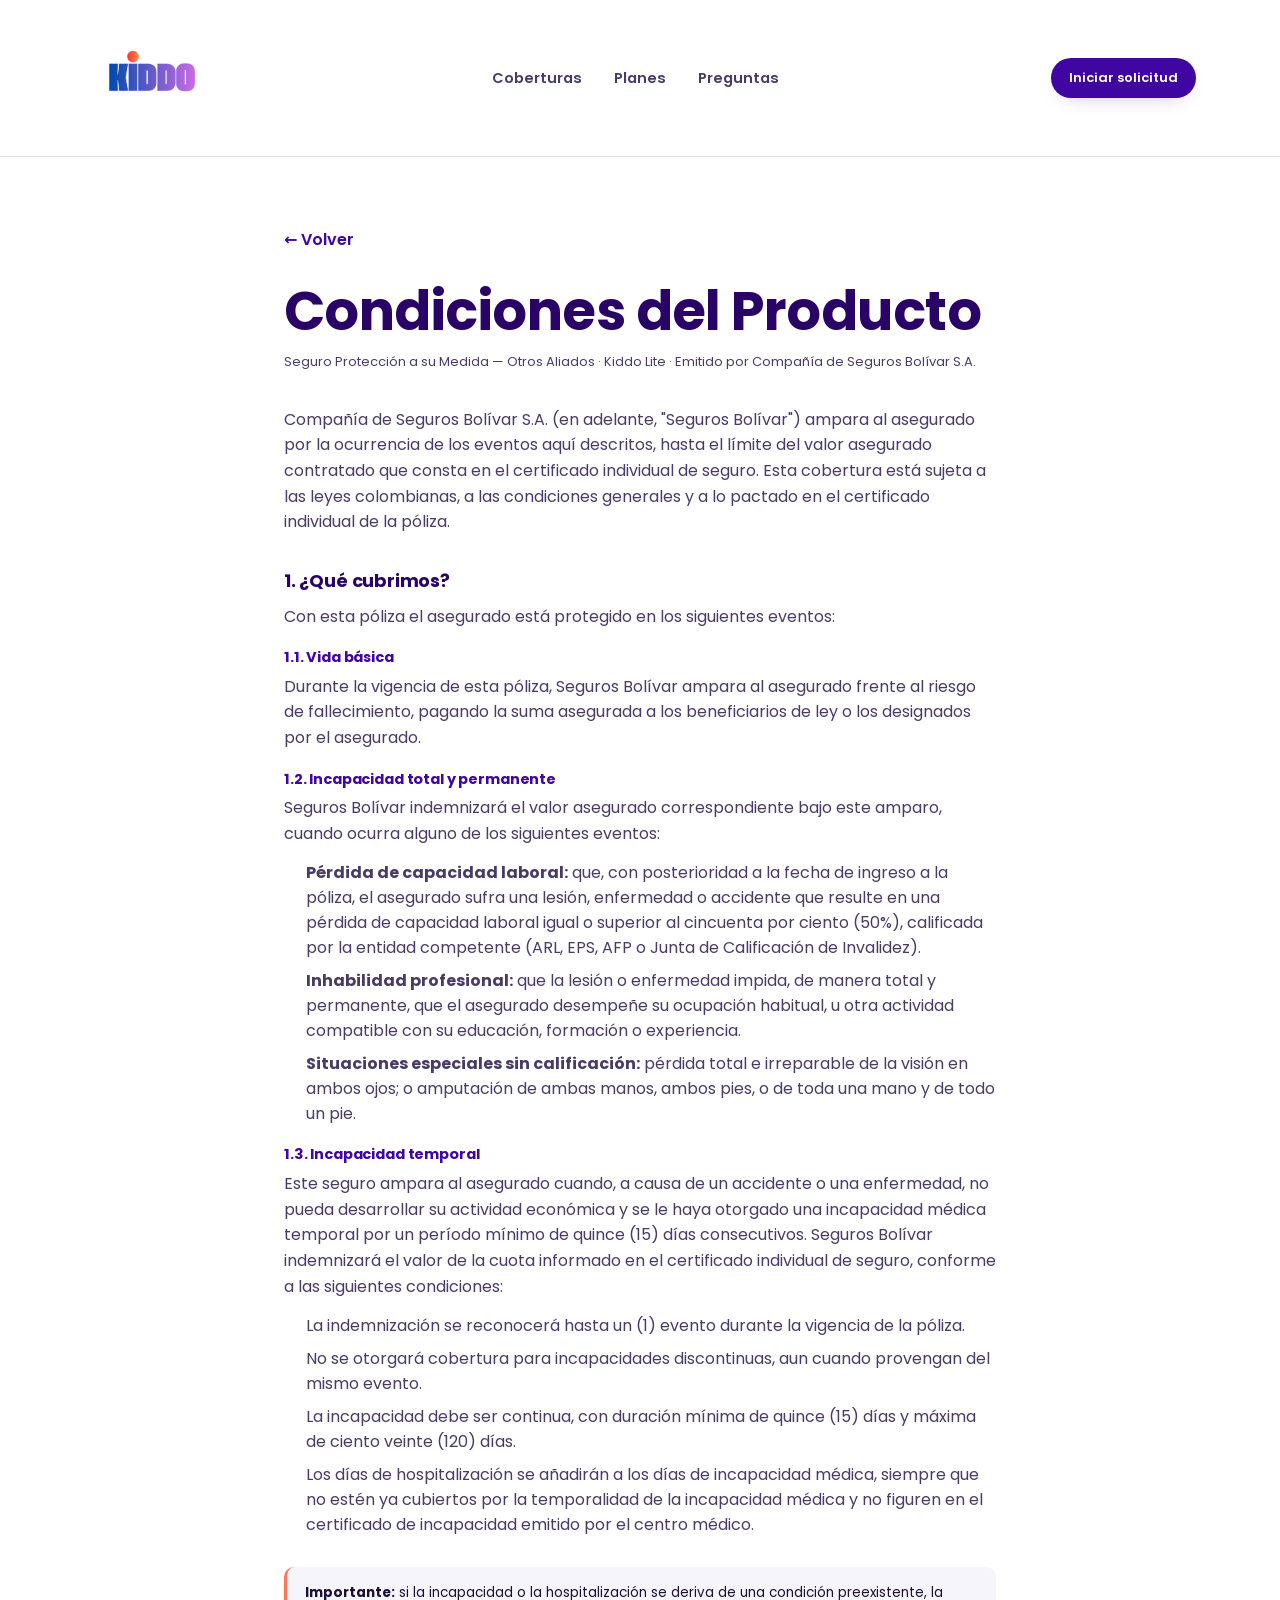
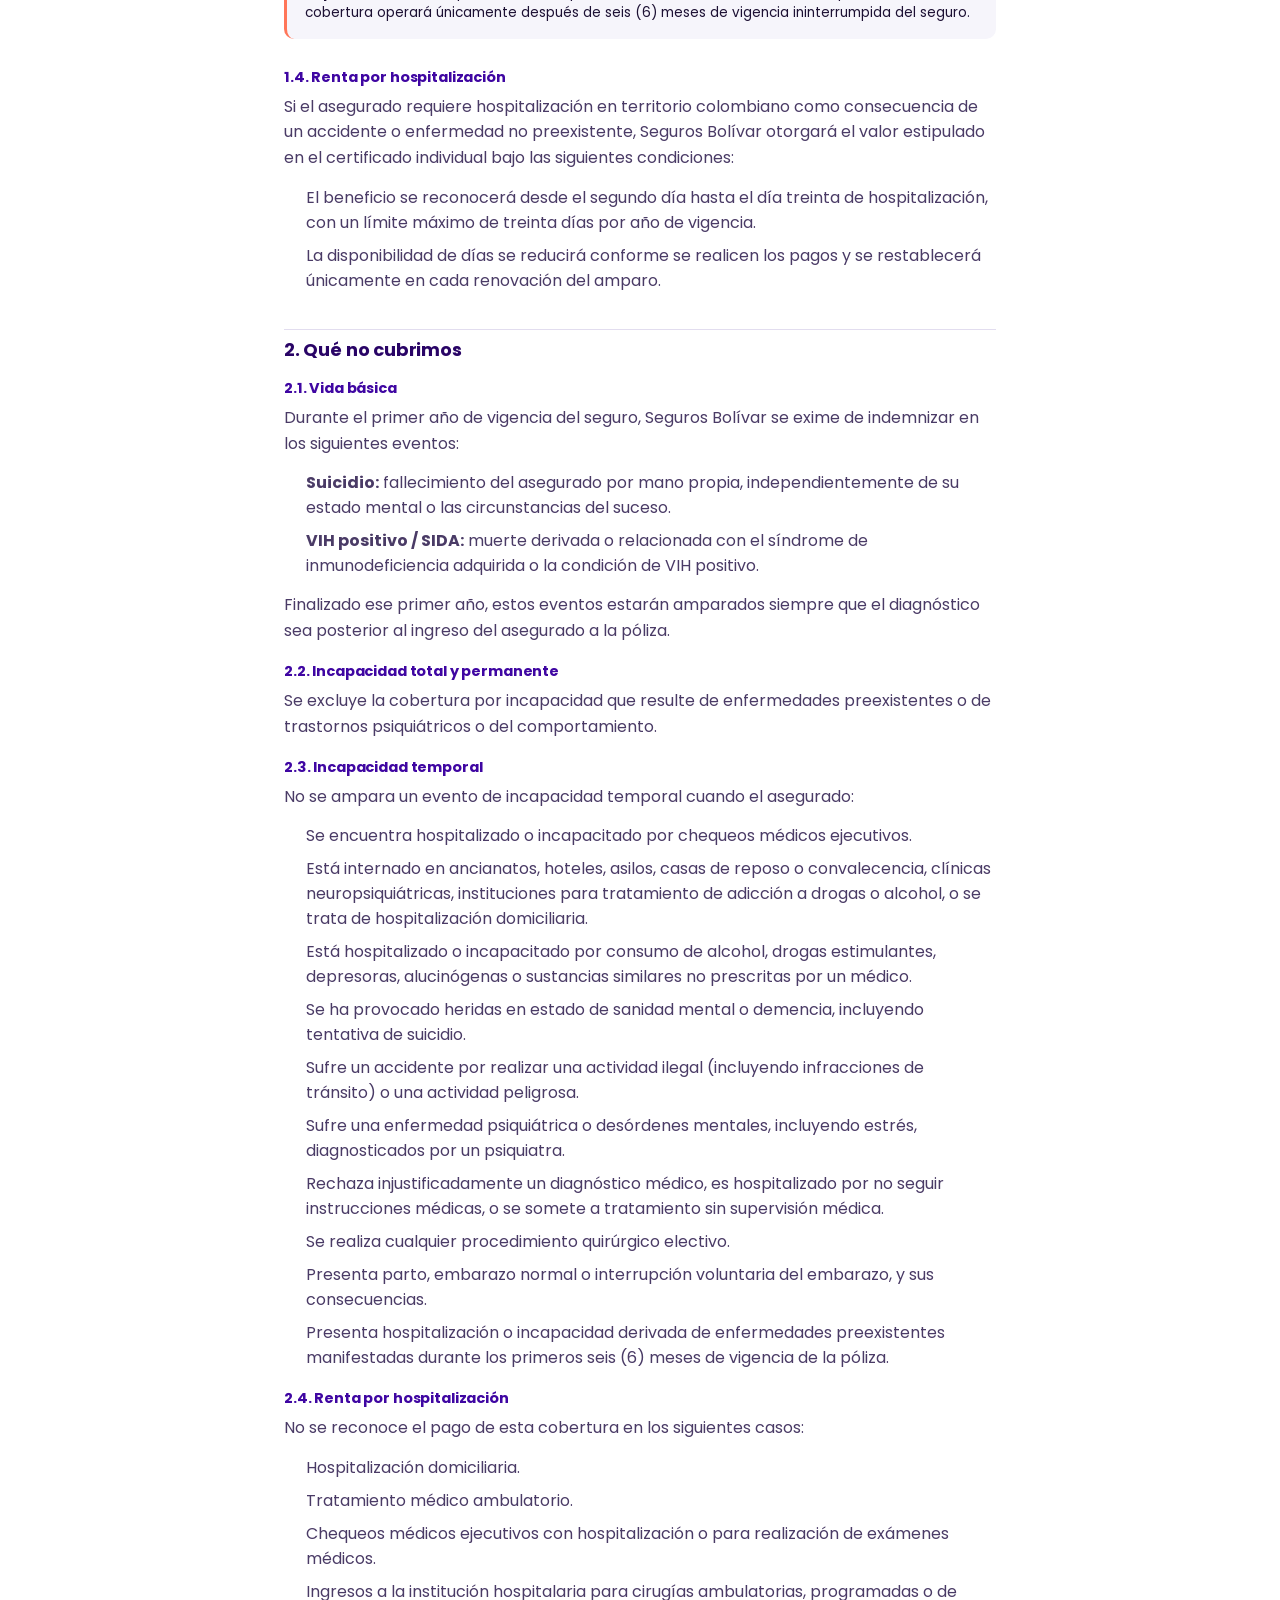
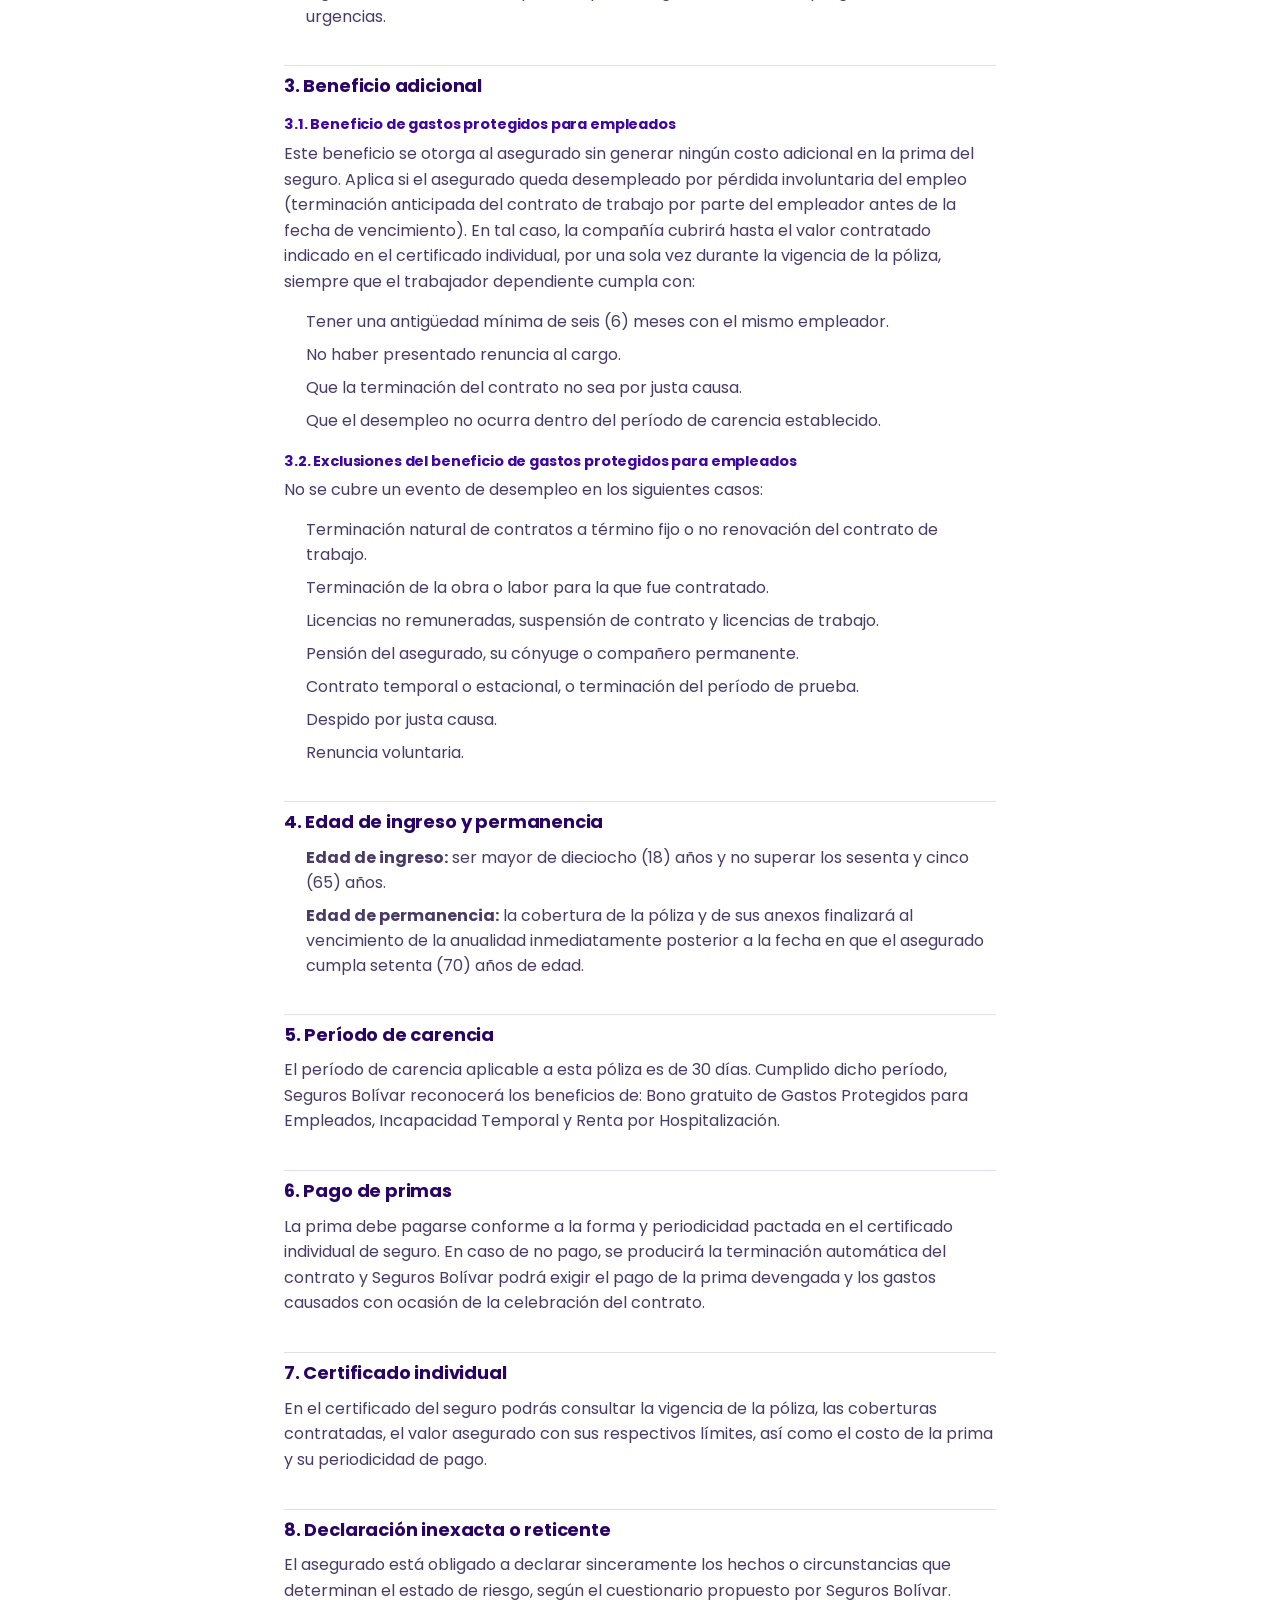
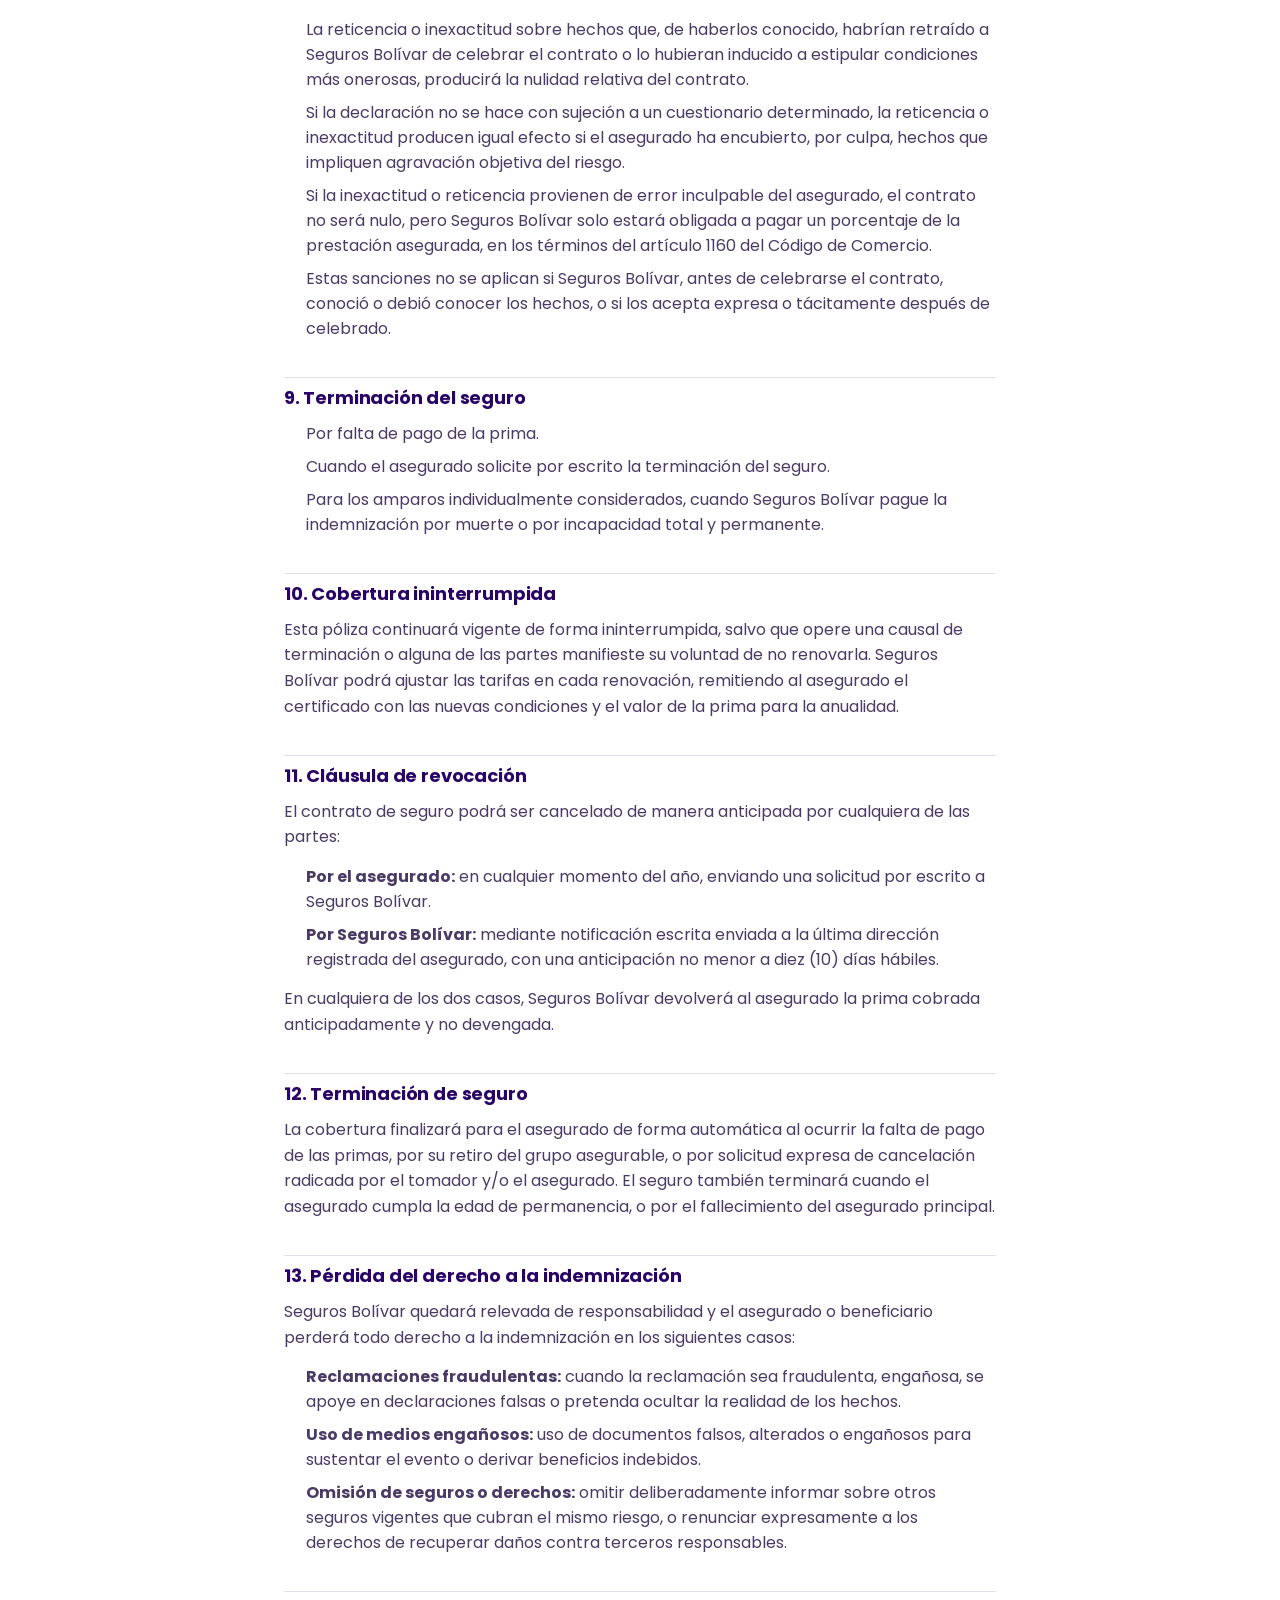
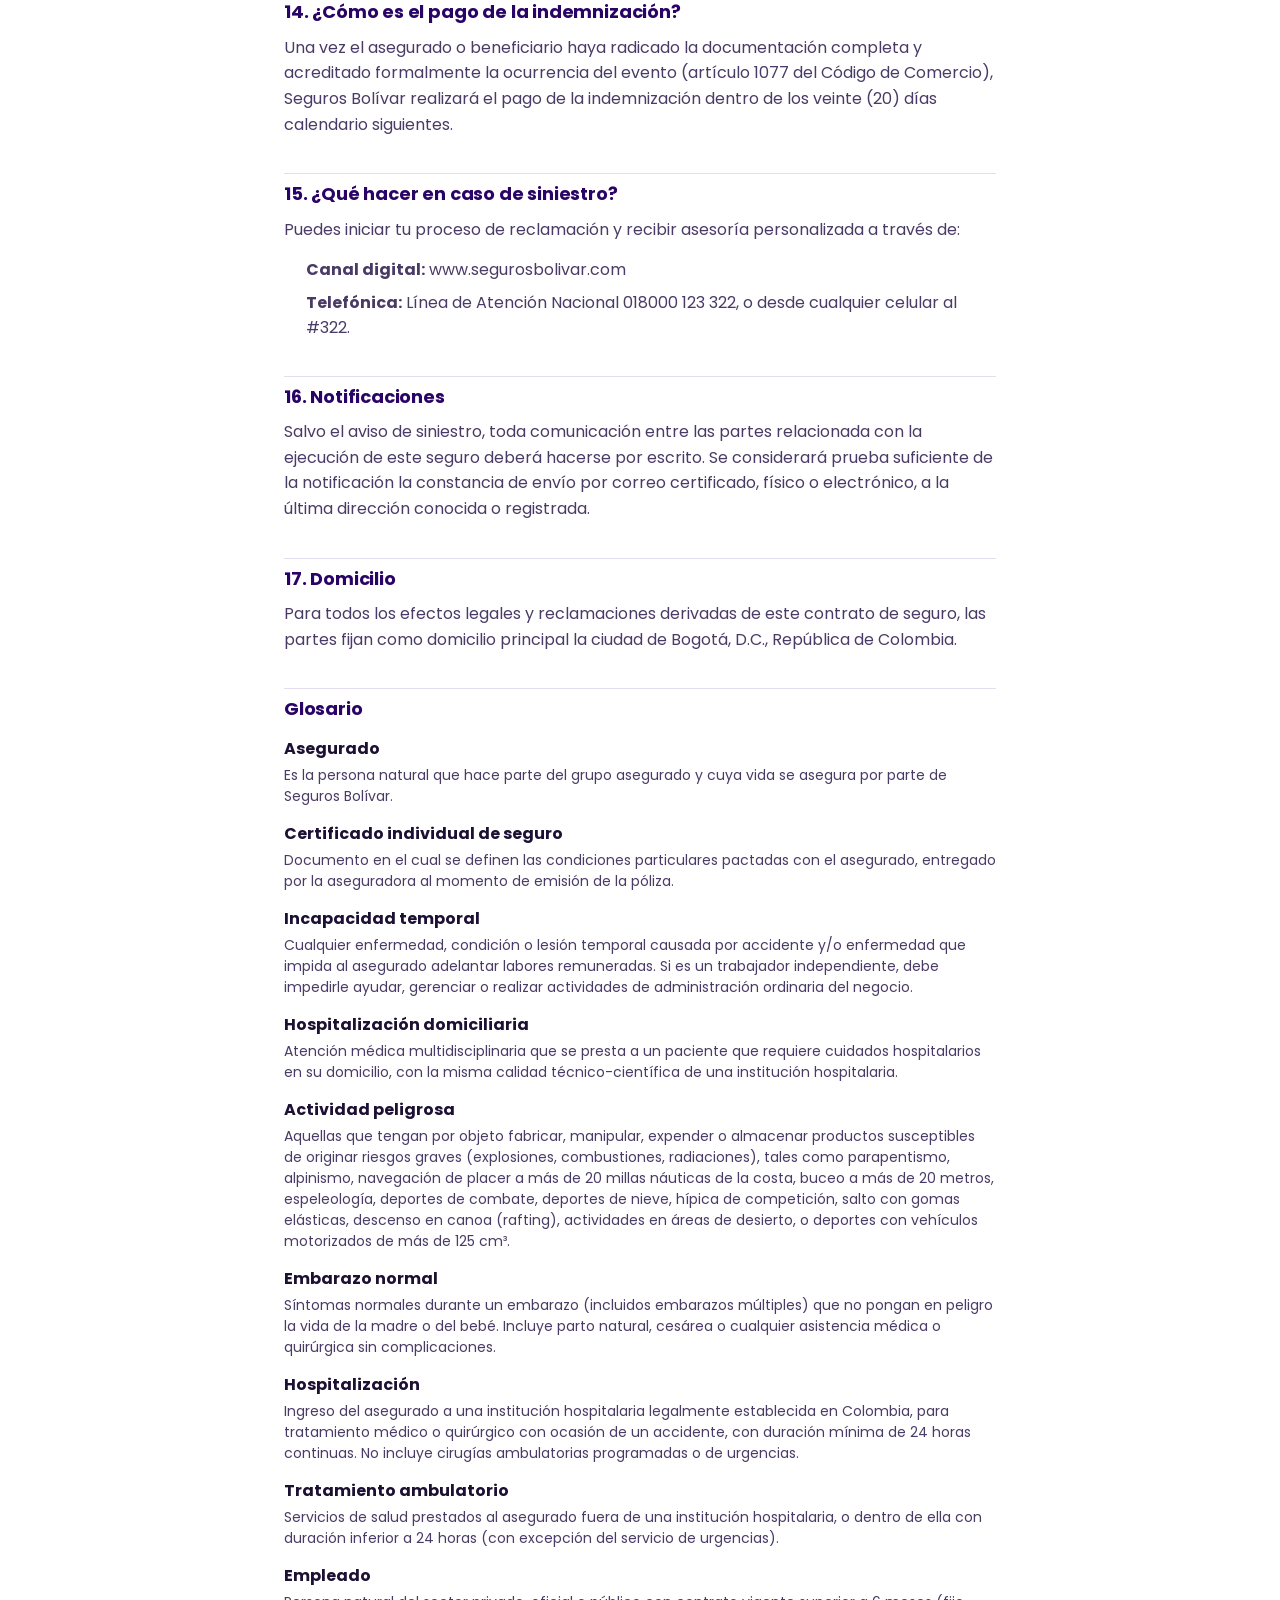
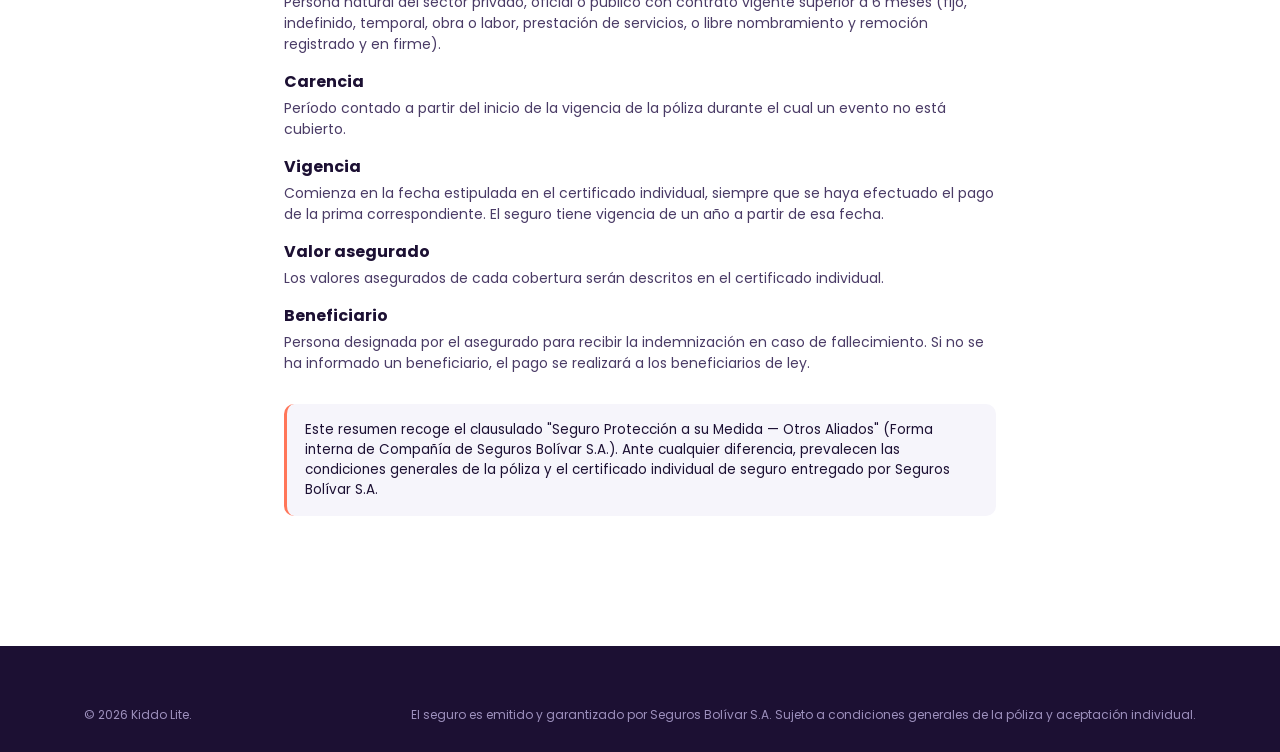
==== condiciones.html @ 9f6a43f4 "Agregar página de condiciones del producto y checkbox de aceptación Crea condiciones.html con el cla" ====
<!DOCTYPE html>
<html lang="es">
<head>
<meta charset="UTF-8" />
<meta name="viewport" content="width=device-width, initial-scale=1.0" />
<title>Condiciones del Producto — Kiddo Lite</title>
<meta name="description" content="Clausulado y condiciones del Seguro Protección a su Medida (Kiddo Lite), emitido por Seguros Bolívar S.A." />
<link rel="icon" href="assets/img/simbolo-kiddo.png" />
<link rel="preconnect" href="https://fonts.googleapis.com" />
<link href="https://fonts.googleapis.com/css2?family=Poppins:wght@400;500;600;700;800&display=swap" rel="stylesheet" />
<link rel="stylesheet" href="assets/css/styles.css" />
<style>
  .legal-shell {
    max-width: 760px;
    margin: 0 auto;
    padding: 70px 24px 100px;
  }
  .legal-shell h1 {
    color: var(--morado-oscuro);
    margin-bottom: 10px;
  }
  .legal-shell .updated {
    font-size: 13px;
    color: var(--tinta-suave);
    margin-bottom: 34px;
  }
  .legal-shell h2 {
    font-size: 18px;
    color: var(--morado-oscuro);
    margin-top: 36px;
    margin-bottom: 12px;
    padding-top: 10px;
    border-top: 1px solid var(--linea);
  }
  .legal-shell h2:first-of-type {
    border-top: none;
    padding-top: 0;
  }
  .legal-shell h3 {
    font-size: 14.5px;
    color: var(--morado);
    margin-top: 20px;
    margin-bottom: 8px;
  }
  .legal-shell p {
    margin-bottom: 14px;
  }
  .legal-shell ul,
  .legal-shell ol {
    margin: 0 0 14px;
    padding-left: 22px;
    display: grid;
    gap: 8px;
  }
  .legal-shell li {
    color: var(--tinta-suave);
  }
  .legal-shell .back-link {
    display: inline-flex;
    align-items: center;
    gap: 6px;
    font-weight: 600;
    color: var(--morado);
    margin-bottom: 28px;
  }
  .legal-shell .nota-importante {
    margin: 30px 0;
    padding: 16px 18px;
    border-radius: var(--radio-sm);
    background: var(--gris-100);
    border-left: 3px solid var(--naranja);
    font-size: 13.5px;
  }
  .glosario dt {
    font-weight: 700;
    color: var(--tinta);
    margin-top: 14px;
  }
  .glosario dd {
    margin: 4px 0 0;
    color: var(--tinta-suave);
    font-size: 14px;
  }
</style>
</head>
<body>

<header class="site-header">
  <div class="container">
    <a href="index.html" class="logo"><img src="assets/img/logo-kiddo-color.png" alt="Kiddo" /></a>
    <nav class="nav-links">
      <a href="index.html#coberturas">Coberturas</a>
      <a href="index.html#planes">Planes</a>
      <a href="index.html#preguntas">Preguntas</a>
    </nav>
    <div class="header-actions">
      <a href="solicitud.html" class="btn btn-morado btn-sm">Iniciar solicitud</a>
    </div>
  </div>
</header>

<div class="legal-shell">
  <a href="javascript:history.back()" class="back-link">← Volver</a>
  <h1>Condiciones del Producto</h1>
  <p class="updated">Seguro Protección a su Medida — Otros Aliados · Kiddo Lite · Emitido por Compañía de Seguros Bolívar S.A.</p>

  <p>
    Compañía de Seguros Bolívar S.A. (en adelante, "Seguros Bolívar") ampara al asegurado por la
    ocurrencia de los eventos aquí descritos, hasta el límite del valor asegurado contratado que
    consta en el certificado individual de seguro. Esta cobertura está sujeta a las leyes
    colombianas, a las condiciones generales y a lo pactado en el certificado individual de la
    póliza.
  </p>

  <h2>1. ¿Qué cubrimos?</h2>
  <p>Con esta póliza el asegurado está protegido en los siguientes eventos:</p>

  <h3>1.1. Vida básica</h3>
  <p>
    Durante la vigencia de esta póliza, Seguros Bolívar ampara al asegurado frente al riesgo de
    fallecimiento, pagando la suma asegurada a los beneficiarios de ley o los designados por el
    asegurado.
  </p>

  <h3>1.2. Incapacidad total y permanente</h3>
  <p>Seguros Bolívar indemnizará el valor asegurado correspondiente bajo este amparo, cuando ocurra alguno de los siguientes eventos:</p>
  <ul>
    <li><strong>Pérdida de capacidad laboral:</strong> que, con posterioridad a la fecha de ingreso a la póliza, el asegurado sufra una lesión, enfermedad o accidente que resulte en una pérdida de capacidad laboral igual o superior al cincuenta por ciento (50%), calificada por la entidad competente (ARL, EPS, AFP o Junta de Calificación de Invalidez).</li>
    <li><strong>Inhabilidad profesional:</strong> que la lesión o enfermedad impida, de manera total y permanente, que el asegurado desempeñe su ocupación habitual, u otra actividad compatible con su educación, formación o experiencia.</li>
    <li><strong>Situaciones especiales sin calificación:</strong> pérdida total e irreparable de la visión en ambos ojos; o amputación de ambas manos, ambos pies, o de toda una mano y de todo un pie.</li>
  </ul>

  <h3>1.3. Incapacidad temporal</h3>
  <p>
    Este seguro ampara al asegurado cuando, a causa de un accidente o una enfermedad, no pueda
    desarrollar su actividad económica y se le haya otorgado una incapacidad médica temporal por
    un período mínimo de quince (15) días consecutivos. Seguros Bolívar indemnizará el valor de
    la cuota informado en el certificado individual de seguro, conforme a las siguientes
    condiciones:
  </p>
  <ul>
    <li>La indemnización se reconocerá hasta un (1) evento durante la vigencia de la póliza.</li>
    <li>No se otorgará cobertura para incapacidades discontinuas, aun cuando provengan del mismo evento.</li>
    <li>La incapacidad debe ser continua, con duración mínima de quince (15) días y máxima de ciento veinte (120) días.</li>
    <li>Los días de hospitalización se añadirán a los días de incapacidad médica, siempre que no estén ya cubiertos por la temporalidad de la incapacidad médica y no figuren en el certificado de incapacidad emitido por el centro médico.</li>
  </ul>
  <div class="nota-importante">
    <strong>Importante:</strong> si la incapacidad o la hospitalización se deriva de una condición
    preexistente, la cobertura operará únicamente después de seis (6) meses de vigencia
    ininterrumpida del seguro.
  </div>

  <h3>1.4. Renta por hospitalización</h3>
  <p>
    Si el asegurado requiere hospitalización en territorio colombiano como consecuencia de un
    accidente o enfermedad no preexistente, Seguros Bolívar otorgará el valor estipulado en el
    certificado individual bajo las siguientes condiciones:
  </p>
  <ul>
    <li>El beneficio se reconocerá desde el segundo día hasta el día treinta de hospitalización, con un límite máximo de treinta días por año de vigencia.</li>
    <li>La disponibilidad de días se reducirá conforme se realicen los pagos y se restablecerá únicamente en cada renovación del amparo.</li>
  </ul>

  <h2>2. Qué no cubrimos</h2>

  <h3>2.1. Vida básica</h3>
  <p>Durante el primer año de vigencia del seguro, Seguros Bolívar se exime de indemnizar en los siguientes eventos:</p>
  <ul>
    <li><strong>Suicidio:</strong> fallecimiento del asegurado por mano propia, independientemente de su estado mental o las circunstancias del suceso.</li>
    <li><strong>VIH positivo / SIDA:</strong> muerte derivada o relacionada con el síndrome de inmunodeficiencia adquirida o la condición de VIH positivo.</li>
  </ul>
  <p>Finalizado ese primer año, estos eventos estarán amparados siempre que el diagnóstico sea posterior al ingreso del asegurado a la póliza.</p>

  <h3>2.2. Incapacidad total y permanente</h3>
  <p>Se excluye la cobertura por incapacidad que resulte de enfermedades preexistentes o de trastornos psiquiátricos o del comportamiento.</p>

  <h3>2.3. Incapacidad temporal</h3>
  <p>No se ampara un evento de incapacidad temporal cuando el asegurado:</p>
  <ul>
    <li>Se encuentra hospitalizado o incapacitado por chequeos médicos ejecutivos.</li>
    <li>Está internado en ancianatos, hoteles, asilos, casas de reposo o convalecencia, clínicas neuropsiquiátricas, instituciones para tratamiento de adicción a drogas o alcohol, o se trata de hospitalización domiciliaria.</li>
    <li>Está hospitalizado o incapacitado por consumo de alcohol, drogas estimulantes, depresoras, alucinógenas o sustancias similares no prescritas por un médico.</li>
    <li>Se ha provocado heridas en estado de sanidad mental o demencia, incluyendo tentativa de suicidio.</li>
    <li>Sufre un accidente por realizar una actividad ilegal (incluyendo infracciones de tránsito) o una actividad peligrosa.</li>
    <li>Sufre una enfermedad psiquiátrica o desórdenes mentales, incluyendo estrés, diagnosticados por un psiquiatra.</li>
    <li>Rechaza injustificadamente un diagnóstico médico, es hospitalizado por no seguir instrucciones médicas, o se somete a tratamiento sin supervisión médica.</li>
    <li>Se realiza cualquier procedimiento quirúrgico electivo.</li>
    <li>Presenta parto, embarazo normal o interrupción voluntaria del embarazo, y sus consecuencias.</li>
    <li>Presenta hospitalización o incapacidad derivada de enfermedades preexistentes manifestadas durante los primeros seis (6) meses de vigencia de la póliza.</li>
  </ul>

  <h3>2.4. Renta por hospitalización</h3>
  <p>No se reconoce el pago de esta cobertura en los siguientes casos:</p>
  <ul>
    <li>Hospitalización domiciliaria.</li>
    <li>Tratamiento médico ambulatorio.</li>
    <li>Chequeos médicos ejecutivos con hospitalización o para realización de exámenes médicos.</li>
    <li>Ingresos a la institución hospitalaria para cirugías ambulatorias, programadas o de urgencias.</li>
  </ul>

  <h2>3. Beneficio adicional</h2>

  <h3>3.1. Beneficio de gastos protegidos para empleados</h3>
  <p>
    Este beneficio se otorga al asegurado sin generar ningún costo adicional en la prima del
    seguro. Aplica si el asegurado queda desempleado por pérdida involuntaria del empleo
    (terminación anticipada del contrato de trabajo por parte del empleador antes de la fecha de
    vencimiento). En tal caso, la compañía cubrirá hasta el valor contratado indicado en el
    certificado individual, por una sola vez durante la vigencia de la póliza, siempre que el
    trabajador dependiente cumpla con:
  </p>
  <ul>
    <li>Tener una antigüedad mínima de seis (6) meses con el mismo empleador.</li>
    <li>No haber presentado renuncia al cargo.</li>
    <li>Que la terminación del contrato no sea por justa causa.</li>
    <li>Que el desempleo no ocurra dentro del período de carencia establecido.</li>
  </ul>

  <h3>3.2. Exclusiones del beneficio de gastos protegidos para empleados</h3>
  <p>No se cubre un evento de desempleo en los siguientes casos:</p>
  <ul>
    <li>Terminación natural de contratos a término fijo o no renovación del contrato de trabajo.</li>
    <li>Terminación de la obra o labor para la que fue contratado.</li>
    <li>Licencias no remuneradas, suspensión de contrato y licencias de trabajo.</li>
    <li>Pensión del asegurado, su cónyuge o compañero permanente.</li>
    <li>Contrato temporal o estacional, o terminación del período de prueba.</li>
    <li>Despido por justa causa.</li>
    <li>Renuncia voluntaria.</li>
  </ul>

  <h2>4. Edad de ingreso y permanencia</h2>
  <ul>
    <li><strong>Edad de ingreso:</strong> ser mayor de dieciocho (18) años y no superar los sesenta y cinco (65) años.</li>
    <li><strong>Edad de permanencia:</strong> la cobertura de la póliza y de sus anexos finalizará al vencimiento de la anualidad inmediatamente posterior a la fecha en que el asegurado cumpla setenta (70) años de edad.</li>
  </ul>

  <h2>5. Período de carencia</h2>
  <p>
    El período de carencia aplicable a esta póliza es de 30 días. Cumplido dicho período, Seguros
    Bolívar reconocerá los beneficios de: Bono gratuito de Gastos Protegidos para Empleados,
    Incapacidad Temporal y Renta por Hospitalización.
  </p>

  <h2>6. Pago de primas</h2>
  <p>
    La prima debe pagarse conforme a la forma y periodicidad pactada en el certificado individual
    de seguro. En caso de no pago, se producirá la terminación automática del contrato y Seguros
    Bolívar podrá exigir el pago de la prima devengada y los gastos causados con ocasión de la
    celebración del contrato.
  </p>

  <h2>7. Certificado individual</h2>
  <p>
    En el certificado del seguro podrás consultar la vigencia de la póliza, las coberturas
    contratadas, el valor asegurado con sus respectivos límites, así como el costo de la prima y
    su periodicidad de pago.
  </p>

  <h2>8. Declaración inexacta o reticente</h2>
  <p>
    El asegurado está obligado a declarar sinceramente los hechos o circunstancias que determinan
    el estado de riesgo, según el cuestionario propuesto por Seguros Bolívar.
  </p>
  <ul>
    <li>La reticencia o inexactitud sobre hechos que, de haberlos conocido, habrían retraído a Seguros Bolívar de celebrar el contrato o lo hubieran inducido a estipular condiciones más onerosas, producirá la nulidad relativa del contrato.</li>
    <li>Si la declaración no se hace con sujeción a un cuestionario determinado, la reticencia o inexactitud producen igual efecto si el asegurado ha encubierto, por culpa, hechos que impliquen agravación objetiva del riesgo.</li>
    <li>Si la inexactitud o reticencia provienen de error inculpable del asegurado, el contrato no será nulo, pero Seguros Bolívar solo estará obligada a pagar un porcentaje de la prestación asegurada, en los términos del artículo 1160 del Código de Comercio.</li>
    <li>Estas sanciones no se aplican si Seguros Bolívar, antes de celebrarse el contrato, conoció o debió conocer los hechos, o si los acepta expresa o tácitamente después de celebrado.</li>
  </ul>

  <h2>9. Terminación del seguro</h2>
  <ul>
    <li>Por falta de pago de la prima.</li>
    <li>Cuando el asegurado solicite por escrito la terminación del seguro.</li>
    <li>Para los amparos individualmente considerados, cuando Seguros Bolívar pague la indemnización por muerte o por incapacidad total y permanente.</li>
  </ul>

  <h2>10. Cobertura ininterrumpida</h2>
  <p>
    Esta póliza continuará vigente de forma ininterrumpida, salvo que opere una causal de
    terminación o alguna de las partes manifieste su voluntad de no renovarla. Seguros Bolívar
    podrá ajustar las tarifas en cada renovación, remitiendo al asegurado el certificado con las
    nuevas condiciones y el valor de la prima para la anualidad.
  </p>

  <h2>11. Cláusula de revocación</h2>
  <p>El contrato de seguro podrá ser cancelado de manera anticipada por cualquiera de las partes:</p>
  <ul>
    <li><strong>Por el asegurado:</strong> en cualquier momento del año, enviando una solicitud por escrito a Seguros Bolívar.</li>
    <li><strong>Por Seguros Bolívar:</strong> mediante notificación escrita enviada a la última dirección registrada del asegurado, con una anticipación no menor a diez (10) días hábiles.</li>
  </ul>
  <p>En cualquiera de los dos casos, Seguros Bolívar devolverá al asegurado la prima cobrada anticipadamente y no devengada.</p>

  <h2>12. Terminación de seguro</h2>
  <p>
    La cobertura finalizará para el asegurado de forma automática al ocurrir la falta de pago de
    las primas, por su retiro del grupo asegurable, o por solicitud expresa de cancelación
    radicada por el tomador y/o el asegurado. El seguro también terminará cuando el asegurado
    cumpla la edad de permanencia, o por el fallecimiento del asegurado principal.
  </p>

  <h2>13. Pérdida del derecho a la indemnización</h2>
  <p>Seguros Bolívar quedará relevada de responsabilidad y el asegurado o beneficiario perderá todo derecho a la indemnización en los siguientes casos:</p>
  <ul>
    <li><strong>Reclamaciones fraudulentas:</strong> cuando la reclamación sea fraudulenta, engañosa, se apoye en declaraciones falsas o pretenda ocultar la realidad de los hechos.</li>
    <li><strong>Uso de medios engañosos:</strong> uso de documentos falsos, alterados o engañosos para sustentar el evento o derivar beneficios indebidos.</li>
    <li><strong>Omisión de seguros o derechos:</strong> omitir deliberadamente informar sobre otros seguros vigentes que cubran el mismo riesgo, o renunciar expresamente a los derechos de recuperar daños contra terceros responsables.</li>
  </ul>

  <h2>14. ¿Cómo es el pago de la indemnización?</h2>
  <p>
    Una vez el asegurado o beneficiario haya radicado la documentación completa y acreditado
    formalmente la ocurrencia del evento (artículo 1077 del Código de Comercio), Seguros Bolívar
    realizará el pago de la indemnización dentro de los veinte (20) días calendario siguientes.
  </p>

  <h2>15. ¿Qué hacer en caso de siniestro?</h2>
  <p>Puedes iniciar tu proceso de reclamación y recibir asesoría personalizada a través de:</p>
  <ul>
    <li><strong>Canal digital:</strong> <a href="https://www.segurosbolivar.com/solcitarunaindemnizacion/vida/rentaporhospitalziacion" target="_blank" rel="noopener">www.segurosbolivar.com</a></li>
    <li><strong>Telefónica:</strong> Línea de Atención Nacional 018000 123 322, o desde cualquier celular al #322.</li>
  </ul>

  <h2>16. Notificaciones</h2>
  <p>
    Salvo el aviso de siniestro, toda comunicación entre las partes relacionada con la ejecución
    de este seguro deberá hacerse por escrito. Se considerará prueba suficiente de la
    notificación la constancia de envío por correo certificado, físico o electrónico, a la
    última dirección conocida o registrada.
  </p>

  <h2>17. Domicilio</h2>
  <p>
    Para todos los efectos legales y reclamaciones derivadas de este contrato de seguro, las
    partes fijan como domicilio principal la ciudad de Bogotá, D.C., República de Colombia.
  </p>

  <h2>Glosario</h2>
  <dl class="glosario">
    <dt>Asegurado</dt>
    <dd>Es la persona natural que hace parte del grupo asegurado y cuya vida se asegura por parte de Seguros Bolívar.</dd>

    <dt>Certificado individual de seguro</dt>
    <dd>Documento en el cual se definen las condiciones particulares pactadas con el asegurado, entregado por la aseguradora al momento de emisión de la póliza.</dd>

    <dt>Incapacidad temporal</dt>
    <dd>Cualquier enfermedad, condición o lesión temporal causada por accidente y/o enfermedad que impida al asegurado adelantar labores remuneradas. Si es un trabajador independiente, debe impedirle ayudar, gerenciar o realizar actividades de administración ordinaria del negocio.</dd>

    <dt>Hospitalización domiciliaria</dt>
    <dd>Atención médica multidisciplinaria que se presta a un paciente que requiere cuidados hospitalarios en su domicilio, con la misma calidad técnico-científica de una institución hospitalaria.</dd>

    <dt>Actividad peligrosa</dt>
    <dd>Aquellas que tengan por objeto fabricar, manipular, expender o almacenar productos susceptibles de originar riesgos graves (explosiones, combustiones, radiaciones), tales como parapentismo, alpinismo, navegación de placer a más de 20 millas náuticas de la costa, buceo a más de 20 metros, espeleología, deportes de combate, deportes de nieve, hípica de competición, salto con gomas elásticas, descenso en canoa (rafting), actividades en áreas de desierto, o deportes con vehículos motorizados de más de 125 cm³.</dd>

    <dt>Embarazo normal</dt>
    <dd>Síntomas normales durante un embarazo (incluidos embarazos múltiples) que no pongan en peligro la vida de la madre o del bebé. Incluye parto natural, cesárea o cualquier asistencia médica o quirúrgica sin complicaciones.</dd>

    <dt>Hospitalización</dt>
    <dd>Ingreso del asegurado a una institución hospitalaria legalmente establecida en Colombia, para tratamiento médico o quirúrgico con ocasión de un accidente, con duración mínima de 24 horas continuas. No incluye cirugías ambulatorias programadas o de urgencias.</dd>

    <dt>Tratamiento ambulatorio</dt>
    <dd>Servicios de salud prestados al asegurado fuera de una institución hospitalaria, o dentro de ella con duración inferior a 24 horas (con excepción del servicio de urgencias).</dd>

    <dt>Empleado</dt>
    <dd>Persona natural del sector privado, oficial o público con contrato vigente superior a 6 meses (fijo, indefinido, temporal, obra o labor, prestación de servicios, o libre nombramiento y remoción registrado y en firme).</dd>

    <dt>Carencia</dt>
    <dd>Período contado a partir del inicio de la vigencia de la póliza durante el cual un evento no está cubierto.</dd>

    <dt>Vigencia</dt>
    <dd>Comienza en la fecha estipulada en el certificado individual, siempre que se haya efectuado el pago de la prima correspondiente. El seguro tiene vigencia de un año a partir de esa fecha.</dd>

    <dt>Valor asegurado</dt>
    <dd>Los valores asegurados de cada cobertura serán descritos en el certificado individual.</dd>

    <dt>Beneficiario</dt>
    <dd>Persona designada por el asegurado para recibir la indemnización en caso de fallecimiento. Si no se ha informado un beneficiario, el pago se realizará a los beneficiarios de ley.</dd>
  </dl>

  <div class="nota-importante">
    Este resumen recoge el clausulado "Seguro Protección a su Medida — Otros Aliados" (Forma
    interna de Compañía de Seguros Bolívar S.A.). Ante cualquier diferencia, prevalecen las
    condiciones generales de la póliza y el certificado individual de seguro entregado por
    Seguros Bolívar S.A.
  </div>
</div>

<footer class="site-footer">
  <div class="container footer-bottom" style="border-top:none;padding-top:0">
    <span>© 2026 Kiddo Lite.</span>
    <span>El seguro es emitido y garantizado por Seguros Bolívar S.A. Sujeto a condiciones generales de la póliza y aceptación individual.</span>
  </div>
</footer>

</body>
</html>
---- assets/css/styles.css ----
/* ==========================================================================
   Kiddo Lite — Asegura la educación de tus hijos
   Paleta de marca: azul claro #17FFFF · morado #3F06A2 · naranja #FF7659 · blanco #FFFFFF
   ========================================================================== */

:root {
  --azul-claro: #17ffff;
  --morado: #3f06a2;
  --morado-oscuro: #290466;
  --naranja: #ff7659;
  --naranja-oscuro: #e85a3d;
  --blanco: #ffffff;

  --tinta: #1c1033;
  --tinta-suave: #4a3b66;
  --gris-100: #f6f5fb;
  --gris-200: #ece8f6;
  --gris-300: #d9d2ea;
  --linea: #e2ddef;

  --exito: #1f9d55;
  --alerta: #c0392b;

  --radio: 18px;
  --radio-sm: 10px;
  --sombra: 0 20px 45px -20px rgba(63, 6, 162, 0.28);
  --sombra-sm: 0 8px 20px -12px rgba(63, 6, 162, 0.35);

  --fuente: "Poppins", "Segoe UI", system-ui, -apple-system, sans-serif;
}

* {
  box-sizing: border-box;
}

html {
  scroll-behavior: smooth;
}

body {
  margin: 0;
  font-family: var(--fuente);
  color: var(--tinta);
  background: var(--blanco);
  -webkit-font-smoothing: antialiased;
}

img {
  max-width: 100%;
  display: block;
}

a {
  color: inherit;
  text-decoration: none;
}

ul {
  margin: 0;
  padding: 0;
  list-style: none;
}

.container {
  width: 100%;
  max-width: 1160px;
  margin: 0 auto;
  padding: 0 24px;
}

section {
  padding: 88px 0;
}

.eyebrow {
  display: inline-flex;
  align-items: center;
  gap: 8px;
  font-size: 13px;
  font-weight: 700;
  letter-spacing: 0.08em;
  text-transform: uppercase;
  color: var(--morado);
  background: var(--gris-200);
  padding: 7px 14px;
  border-radius: 999px;
}

h1,
h2,
h3,
h4 {
  margin: 0;
  font-weight: 700;
  line-height: 1.15;
  letter-spacing: -0.01em;
}

h1 {
  font-size: clamp(34px, 5vw, 54px);
}

h2 {
  font-size: clamp(28px, 3.6vw, 38px);
}

h3 {
  font-size: 20px;
}

p {
  margin: 0;
  line-height: 1.6;
  color: var(--tinta-suave);
}

.section-head {
  max-width: 640px;
  margin: 0 auto 48px;
  text-align: center;
  display: grid;
  gap: 14px;
  justify-items: center;
}

.section-head.left {
  margin: 0 0 40px;
  text-align: left;
  justify-items: start;
}

/* ---------- Botones ---------- */
.btn {
  display: inline-flex;
  align-items: center;
  justify-content: center;
  gap: 8px;
  padding: 14px 26px;
  border-radius: 999px;
  font-weight: 600;
  font-size: 15px;
  border: none;
  cursor: pointer;
  transition: transform 0.15s ease, box-shadow 0.15s ease, background 0.15s ease;
  white-space: nowrap;
}

.btn:active {
  transform: translateY(1px);
}

.btn-naranja {
  background: var(--naranja);
  color: var(--blanco);
  box-shadow: var(--sombra-sm);
}

.btn-naranja:hover {
  background: var(--naranja-oscuro);
}

.btn-morado {
  background: var(--morado);
  color: var(--blanco);
  box-shadow: var(--sombra-sm);
}

.btn-morado:hover {
  background: var(--morado-oscuro);
}

.btn-ghost {
  background: transparent;
  color: var(--morado);
  border: 1.5px solid var(--morado);
}

.btn-ghost:hover {
  background: var(--gris-200);
}

.btn-block {
  width: 100%;
}

.btn-sm {
  padding: 10px 18px;
  font-size: 13px;
}

.btn[disabled] {
  opacity: 0.45;
  cursor: not-allowed;
}

/* ---------- Header ---------- */
.site-header {
  position: sticky;
  top: 0;
  z-index: 50;
  background: rgba(255, 255, 255, 0.9);
  backdrop-filter: blur(10px);
  border-bottom: 1px solid var(--linea);
}

.site-header .container {
  display: flex;
  align-items: center;
  justify-content: space-between;
  min-height: 78px;
  padding-top: 10px;
  padding-bottom: 10px;
}

.logo img {
  height: 136px;
  width: auto;
}

.nav-links {
  display: flex;
  align-items: center;
  gap: 32px;
}

.nav-links a {
  font-size: 14.5px;
  font-weight: 600;
  color: var(--tinta-suave);
}

.nav-links a:hover {
  color: var(--morado);
}

.header-actions {
  display: flex;
  align-items: center;
  gap: 14px;
}

.nav-toggle {
  display: none;
}

/* ---------- Hero ---------- */
.hero {
  position: relative;
  overflow: hidden;
  padding: 100px 0 90px;
  background: radial-gradient(circle at 50% 30%, #e9fffe 0%, var(--azul-claro) 130%);
}

.hero .container {
  display: grid;
  grid-template-columns: 1.1fr 0.9fr;
  gap: 56px;
  align-items: center;
}

.hero-copy {
  display: grid;
  gap: 22px;
}

.hero-copy h1 {
  color: var(--morado-oscuro);
}

.hero-copy h1 span {
  color: var(--naranja);
}

.hero-copy p {
  font-size: 17px;
  max-width: 480px;
}

.hero-actions {
  display: flex;
  gap: 14px;
  flex-wrap: wrap;
  margin-top: 6px;
}

.hero-trust {
  display: flex;
  flex-wrap: wrap;
  gap: 22px;
  margin-top: 18px;
}

.hero-trust li {
  display: flex;
  align-items: center;
  gap: 8px;
  font-size: 13.5px;
  font-weight: 600;
  color: var(--morado-oscuro);
}

.hero-trust li::before {
  content: "";
  width: 8px;
  height: 8px;
  border-radius: 50%;
  background: var(--naranja);
}

.hero-card {
  background: var(--blanco);
  border-radius: 24px;
  box-shadow: var(--sombra);
  padding: 30px;
  display: grid;
  gap: 18px;
}

.hero-card .tag {
  display: inline-flex;
  align-self: flex-start;
  background: var(--morado);
  color: var(--blanco);
  font-size: 12px;
  font-weight: 700;
  padding: 5px 12px;
  border-radius: 999px;
}

.hero-card .price {
  font-size: 40px;
  font-weight: 800;
  color: var(--morado-oscuro);
}

.hero-card .price small {
  font-size: 15px;
  font-weight: 600;
  color: var(--tinta-suave);
}

.hero-card ul {
  display: grid;
  gap: 10px;
}

.hero-card ul li {
  display: flex;
  gap: 10px;
  font-size: 14px;
  color: var(--tinta-suave);
}

.check {
  flex: none;
  width: 20px;
  height: 20px;
  border-radius: 50%;
  background: var(--azul-claro);
  display: grid;
  place-items: center;
  font-size: 12px;
  color: var(--morado-oscuro);
  font-weight: 800;
}

/* ---------- Trust strip ---------- */
.trust-strip {
  padding: 26px 0;
  background: var(--morado);
}

.trust-strip .container {
  display: flex;
  flex-wrap: wrap;
  gap: 20px 44px;
  justify-content: space-between;
  align-items: center;
}

.trust-strip span {
  color: var(--blanco);
  font-size: 13.5px;
  font-weight: 600;
  opacity: 0.92;
}

/* ---------- Cómo funciona ---------- */
.steps-grid {
  display: grid;
  grid-template-columns: repeat(4, 1fr);
  gap: 24px;
}

.step-card {
  background: var(--gris-100);
  border-radius: var(--radio);
  padding: 28px 24px;
  display: grid;
  gap: 12px;
}

.step-num {
  width: 38px;
  height: 38px;
  border-radius: 50%;
  background: var(--morado);
  color: var(--blanco);
  font-weight: 800;
  display: grid;
  place-items: center;
  font-size: 15px;
}

.step-card h3 {
  color: var(--morado-oscuro);
}

.step-card p {
  font-size: 14px;
}

/* ---------- Coberturas ---------- */
.table-wrap {
  overflow-x: auto;
  border-radius: var(--radio);
  box-shadow: var(--sombra-sm);
  border: 1px solid var(--linea);
}

table.cobertura-table {
  width: 100%;
  border-collapse: collapse;
  min-width: 640px;
  background: var(--blanco);
}

table.cobertura-table th,
table.cobertura-table td {
  padding: 16px 18px;
  text-align: left;
  font-size: 14px;
  border-bottom: 1px solid var(--linea);
}

table.cobertura-table thead th {
  background: var(--morado);
  color: var(--blanco);
  font-size: 12.5px;
  text-transform: uppercase;
  letter-spacing: 0.04em;
}

table.cobertura-table thead th:first-child {
  border-top-left-radius: var(--radio);
}

table.cobertura-table thead th:last-child {
  border-top-right-radius: var(--radio);
}

table.cobertura-table td:not(:first-child),
table.cobertura-table th:not(:first-child) {
  text-align: center;
  font-weight: 600;
}

table.cobertura-table tbody tr:last-child td {
  border-bottom: none;
}

table.cobertura-table tbody tr:nth-child(even) {
  background: var(--gris-100);
}

.carencia-note {
  margin-top: 18px;
  font-size: 13px;
  color: var(--tinta-suave);
  background: var(--gris-100);
  padding: 14px 18px;
  border-radius: var(--radio-sm);
  border-left: 3px solid var(--naranja);
}

/* ---------- Pricing ---------- */
.pricing-toggle {
  display: inline-flex;
  align-items: center;
  gap: 4px;
  background: var(--gris-200);
  padding: 5px;
  border-radius: 999px;
  margin: 0 auto 44px;
}

.pricing-toggle button {
  border: none;
  background: transparent;
  padding: 10px 22px;
  border-radius: 999px;
  font-weight: 700;
  font-size: 14px;
  color: var(--tinta-suave);
  cursor: pointer;
  transition: all 0.15s ease;
}

.pricing-toggle button.active {
  background: var(--morado);
  color: var(--blanco);
  box-shadow: var(--sombra-sm);
}

.pricing-toggle .save-badge {
  font-size: 10.5px;
  background: var(--naranja);
  color: var(--blanco);
  padding: 2px 7px;
  border-radius: 999px;
  margin-left: 6px;
  vertical-align: middle;
}

.pricing-grid {
  display: grid;
  grid-template-columns: repeat(3, 1fr);
  gap: 26px;
  align-items: stretch;
}

.plan-card {
  position: relative;
  background: var(--blanco);
  border: 1.5px solid var(--linea);
  border-radius: 22px;
  padding: 32px 26px;
  display: flex;
  flex-direction: column;
  gap: 20px;
  transition: transform 0.18s ease, box-shadow 0.18s ease;
}

.plan-card:hover {
  transform: translateY(-4px);
  box-shadow: var(--sombra);
}

.plan-card.destacado {
  border-color: var(--morado);
  box-shadow: var(--sombra);
  transform: scale(1.03);
}

.plan-card.destacado:hover {
  transform: scale(1.03) translateY(-4px);
}

.plan-badge {
  position: absolute;
  top: -14px;
  left: 50%;
  transform: translateX(-50%);
  background: var(--naranja);
  color: var(--blanco);
  font-size: 12px;
  font-weight: 700;
  padding: 6px 16px;
  border-radius: 999px;
  white-space: nowrap;
}

.plan-tag {
  width: 44px;
  height: 44px;
  border-radius: 12px;
  background: var(--gris-200);
  color: var(--morado);
  font-weight: 800;
  display: grid;
  place-items: center;
  font-size: 18px;
}

.plan-card.destacado .plan-tag {
  background: var(--morado);
  color: var(--blanco);
}

.plan-card h3 {
  color: var(--morado-oscuro);
}

.plan-desc {
  font-size: 13.5px;
  min-height: 36px;
}

.plan-price {
  display: flex;
  align-items: baseline;
  gap: 6px;
}

.plan-price .amount {
  font-size: 32px;
  font-weight: 800;
  color: var(--tinta);
}

.plan-price .period {
  font-size: 13px;
  color: var(--tinta-suave);
  font-weight: 600;
}

.plan-price-note {
  font-size: 12px;
  color: var(--tinta-suave);
}

.plan-features {
  display: grid;
  gap: 11px;
  flex: 1;
}

.plan-features li {
  display: flex;
  gap: 10px;
  font-size: 13.5px;
  color: var(--tinta-suave);
}

/* ---------- Elegibilidad ---------- */
.eligibility-grid {
  display: grid;
  grid-template-columns: repeat(3, 1fr);
  gap: 22px;
}

.eligibility-card {
  background: var(--gris-100);
  border-radius: var(--radio);
  padding: 26px;
  display: grid;
  gap: 10px;
}

.eligibility-card .icon-circle {
  width: 46px;
  height: 46px;
  border-radius: 50%;
  background: var(--azul-claro);
  display: grid;
  place-items: center;
  font-size: 20px;
}

.eligibility-card h3 {
  color: var(--morado-oscuro);
  font-size: 17px;
}

.eligibility-card p {
  font-size: 13.5px;
}

/* ---------- FAQ ---------- */
.faq-list {
  max-width: 760px;
  margin: 0 auto;
  display: grid;
  gap: 14px;
}

details.faq-item {
  border: 1px solid var(--linea);
  border-radius: var(--radio-sm);
  padding: 18px 20px;
  background: var(--gris-100);
}

details.faq-item summary {
  cursor: pointer;
  font-weight: 700;
  font-size: 15px;
  color: var(--morado-oscuro);
  list-style: none;
  display: flex;
  justify-content: space-between;
  align-items: center;
  gap: 12px;
}

details.faq-item summary::-webkit-details-marker {
  display: none;
}

details.faq-item summary::after {
  content: "+";
  font-size: 22px;
  color: var(--naranja);
  transition: transform 0.15s ease;
}

details.faq-item[open] summary::after {
  transform: rotate(45deg);
}

details.faq-item p {
  margin-top: 12px;
  font-size: 14px;
}

/* ---------- Kiddo para Instituciones ---------- */
.institucion-banner {
  display: flex;
  align-items: center;
  justify-content: space-between;
  gap: 28px;
  flex-wrap: wrap;
  background: var(--gris-100);
  border: 1px solid var(--linea);
  border-radius: var(--radio);
  padding: 34px 38px;
}

.institucion-banner-copy {
  display: flex;
  align-items: center;
  gap: 20px;
}

.institucion-banner-copy .icon-circle {
  flex: none;
  width: 56px;
  height: 56px;
  font-size: 26px;
}

.institucion-banner-copy h3 {
  color: var(--morado-oscuro);
  margin-bottom: 6px;
}

.institucion-banner-copy p {
  max-width: 460px;
  font-size: 14px;
}

/* ---------- CTA final ---------- */
.cta-final {
  background: linear-gradient(135deg, var(--morado) 0%, var(--morado-oscuro) 100%);
  border-radius: 28px;
  padding: 56px;
  display: flex;
  align-items: center;
  justify-content: space-between;
  gap: 30px;
  flex-wrap: wrap;
}

.cta-final h2,
.cta-final p {
  color: var(--blanco);
}

.cta-final p {
  opacity: 0.85;
  max-width: 420px;
}

/* ---------- Footer ---------- */
.site-footer {
  background: var(--tinta);
  color: #cfc7e6;
  padding: 60px 0 28px;
}

.footer-grid {
  display: grid;
  grid-template-columns: 1.6fr 1fr 1.2fr;
  gap: 36px;
  padding-bottom: 36px;
  border-bottom: 1px solid rgba(255, 255, 255, 0.12);
}

.footer-grid h4 {
  color: var(--blanco);
  font-size: 14px;
  margin-bottom: 16px;
}

.footer-grid ul {
  display: grid;
  gap: 10px;
}

.footer-grid a,
.footer-grid p {
  font-size: 13.5px;
  color: #cfc7e6;
}

.footer-grid a:hover {
  color: var(--azul-claro);
}

.footer-logo img {
  height: 30px;
  margin-bottom: 14px;
}

.footer-bottom {
  padding-top: 24px;
  display: flex;
  justify-content: space-between;
  flex-wrap: wrap;
  gap: 12px;
  font-size: 12px;
  color: #9d90bd;
}

/* ---------- Formulario de solicitud ---------- */
.form-header {
  background: var(--gris-100);
  border-bottom: 1px solid var(--linea);
  padding: 28px 0;
}

.form-header .container {
  display: flex;
  align-items: center;
  justify-content: space-between;
  gap: 20px;
  flex-wrap: wrap;
}

.plan-pill {
  display: inline-flex;
  align-items: center;
  gap: 10px;
  background: var(--blanco);
  border: 1px solid var(--linea);
  padding: 8px 16px;
  border-radius: 999px;
  font-size: 13px;
  font-weight: 700;
  color: var(--morado);
}

.progress-track {
  display: flex;
  gap: 8px;
  margin-top: 18px;
}

.progress-track span {
  flex: 1;
  height: 5px;
  border-radius: 999px;
  background: var(--gris-300);
}

.progress-track span.done {
  background: var(--morado);
}

.progress-steps {
  display: flex;
  justify-content: space-between;
  margin-top: 10px;
}

.progress-steps li {
  font-size: 12px;
  font-weight: 600;
  color: var(--tinta-suave);
  flex: 1;
  text-align: center;
}

.progress-steps li:first-child {
  text-align: left;
}

.progress-steps li:last-child {
  text-align: right;
}

.progress-steps li.active {
  color: var(--morado);
}

.form-shell {
  padding: 48px 0 90px;
}

.form-shell .container {
  max-width: 780px;
}

.form-panel {
  display: none;
  background: var(--blanco);
  border: 1px solid var(--linea);
  border-radius: 22px;
  padding: 38px;
  box-shadow: var(--sombra-sm);
}

.form-panel.active {
  display: block;
  animation: fadeIn 0.25s ease;
}

@keyframes fadeIn {
  from {
    opacity: 0;
    transform: translateY(6px);
  }
  to {
    opacity: 1;
    transform: translateY(0);
  }
}

.form-panel h2 {
  font-size: 24px;
  color: var(--morado-oscuro);
}

.form-panel > p.hint {
  margin-top: 8px;
  font-size: 13.5px;
}

.field-grid {
  display: grid;
  grid-template-columns: 1fr 1fr;
  gap: 20px;
  margin-top: 28px;
}

.field {
  display: grid;
  gap: 7px;
}

.field.full {
  grid-column: 1 / -1;
}

.field label {
  font-size: 13px;
  font-weight: 700;
  color: var(--tinta);
}

.field label .opt {
  font-weight: 500;
  color: var(--tinta-suave);
  text-transform: none;
}

.field label .req {
  color: var(--naranja);
}

.field input,
.field select,
.field textarea {
  width: 100%;
  padding: 12px 14px;
  border: 1.5px solid var(--linea);
  border-radius: var(--radio-sm);
  font-family: var(--fuente);
  font-size: 14.5px;
  color: var(--tinta);
  background: var(--blanco);
  transition: border-color 0.15s ease, box-shadow 0.15s ease;
}

.field input:focus,
.field select:focus,
.field textarea:focus {
  outline: none;
  border-color: var(--morado);
  box-shadow: 0 0 0 3px rgba(63, 6, 162, 0.12);
}

.field .error-msg {
  display: none;
  font-size: 12px;
  color: var(--alerta);
  font-weight: 600;
}

.field.invalid input,
.field.invalid select {
  border-color: var(--alerta);
}

.field.invalid .error-msg {
  display: block;
}

.radio-row {
  display: flex;
  gap: 10px;
  flex-wrap: wrap;
}

.radio-chip {
  border: 1.5px solid var(--linea);
  border-radius: 999px;
  padding: 10px 18px;
  font-size: 13.5px;
  font-weight: 600;
  cursor: pointer;
  color: var(--tinta-suave);
  transition: all 0.15s ease;
}

.radio-chip input {
  display: none;
}

.radio-chip.checked {
  background: var(--morado);
  border-color: var(--morado);
  color: var(--blanco);
}

.age-banner {
  margin-top: 22px;
  padding: 16px 18px;
  border-radius: var(--radio-sm);
  background: var(--gris-100);
  border-left: 3px solid var(--morado);
  font-size: 13.5px;
  display: none;
}

.age-banner.show {
  display: block;
}

.age-banner.alerta {
  border-left-color: var(--alerta);
  background: #fdecea;
  color: #7a271f;
}

.beneficiario-row {
  display: grid;
  grid-template-columns: 2fr 1.3fr 0.8fr;
  gap: 12px;
  align-items: end;
  padding: 16px;
  background: var(--gris-100);
  border-radius: var(--radio-sm);
  margin-bottom: 12px;
}

.beneficiario-row .field label {
  font-size: 11.5px;
}

.pct-fixed {
  width: 100%;
  padding: 12px 14px;
  border-radius: var(--radio-sm);
  background: var(--azul-claro);
  color: var(--morado-oscuro);
  font-weight: 800;
  text-align: center;
  font-size: 14.5px;
}

.icon-btn {
  width: 40px;
  height: 40px;
  border-radius: 10px;
  border: 1.5px solid var(--linea);
  background: var(--blanco);
  color: var(--alerta);
  font-size: 16px;
  cursor: pointer;
}

.add-beneficiario {
  margin-top: 6px;
}

.legal-box {
  margin-top: 26px;
  display: grid;
  gap: 14px;
}

.check-row {
  display: flex;
  gap: 12px;
  align-items: flex-start;
  font-size: 13px;
  color: var(--tinta-suave);
}

.check-row input {
  margin-top: 3px;
  flex: none;
  width: 17px;
  height: 17px;
  accent-color: var(--morado);
}

.check-row a {
  color: var(--morado);
  font-weight: 600;
  text-decoration: underline;
}

.review-block {
  margin-top: 24px;
  display: grid;
  gap: 18px;
}

.review-card {
  border: 1px solid var(--linea);
  border-radius: var(--radio-sm);
  padding: 18px 20px;
}

.review-card h4 {
  font-size: 13px;
  text-transform: uppercase;
  letter-spacing: 0.04em;
  color: var(--morado);
  margin-bottom: 10px;
}

.review-row {
  display: flex;
  justify-content: space-between;
  gap: 12px;
  padding: 6px 0;
  font-size: 13.5px;
  border-bottom: 1px dashed var(--linea);
}

.review-row:last-child {
  border-bottom: none;
}

.review-row span:first-child {
  color: var(--tinta-suave);
}

.review-row span:last-child {
  font-weight: 600;
  text-align: right;
}

.prima-total {
  display: flex;
  justify-content: space-between;
  align-items: center;
  background: var(--morado);
  color: var(--blanco);
  padding: 20px 22px;
  border-radius: var(--radio-sm);
}

.prima-total .amount {
  font-size: 26px;
  font-weight: 800;
}

.form-nav {
  display: flex;
  justify-content: space-between;
  margin-top: 32px;
  gap: 14px;
}

.form-nav .spacer {
  flex: 1;
}

/* Pantalla de confirmación */
.confirm-panel {
  text-align: center;
  gap: 18px;
  justify-items: center;
}

.confirm-panel.active {
  display: grid;
}

.confirm-icon {
  width: 70px;
  height: 70px;
  border-radius: 50%;
  background: var(--azul-claro);
  display: grid;
  place-items: center;
  font-size: 32px;
  color: var(--morado-oscuro);
}

.confirm-id {
  font-family: monospace;
  background: var(--gris-100);
  padding: 8px 16px;
  border-radius: 999px;
  font-size: 13px;
  font-weight: 700;
  color: var(--morado);
}

.pay-options {
  display: grid;
  grid-template-columns: repeat(3, 1fr);
  gap: 14px;
  width: 100%;
  margin-top: 10px;
}

.pay-option {
  border: 1.5px solid var(--linea);
  border-radius: var(--radio-sm);
  padding: 18px;
  display: grid;
  gap: 10px;
}

.pay-option .amount {
  font-size: 20px;
  font-weight: 800;
  color: var(--morado-oscuro);
}

/* ---------- Utilidades ---------- */
.text-center {
  text-align: center;
}

.mt-24 {
  margin-top: 24px;
}

.bg-soft {
  background: var(--gris-100);
}

.notice-banner {
  background: #fff4ea;
  border: 1px solid #ffd9be;
  color: #8a4a26;
  font-size: 12.5px;
  padding: 10px 16px;
  border-radius: var(--radio-sm);
  text-align: center;
}

/* ---------- Responsive ---------- */
/* ---------- Calculadora de educación ---------- */
.calc-shell {
  display: grid;
  grid-template-columns: 1fr 1fr;
  gap: 30px;
  align-items: start;
}

.calc-form {
  background: var(--blanco);
  border: 1px solid var(--linea);
  border-radius: var(--radio);
  padding: 30px;
  box-shadow: var(--sombra-sm);
  display: grid;
  gap: 20px;
}

.calc-form .field-grid {
  margin-top: 0;
}

.calc-resultado {
  background: var(--blanco);
  border: 1px solid var(--linea);
  border-radius: var(--radio);
  padding: 30px;
  display: grid;
  gap: 16px;
  min-height: 100%;
}

.calc-resumen {
  background: var(--gris-100);
  border-radius: var(--radio-sm);
  padding: 16px 18px;
  font-size: 13.5px;
  color: var(--tinta-suave);
  border-left: 3px solid var(--naranja);
}

.calc-resumen strong {
  color: var(--tinta);
}

.calc-card {
  border: 1.5px solid var(--linea);
  border-radius: var(--radio-sm);
  padding: 18px 20px;
  display: grid;
  gap: 8px;
}

.calc-card.destacado {
  border-color: var(--morado);
  box-shadow: var(--sombra-sm);
}

.calc-card-top {
  display: flex;
  align-items: center;
  gap: 10px;
}

.calc-card-tag {
  width: 32px;
  height: 32px;
  border-radius: 9px;
  background: var(--gris-200);
  color: var(--morado);
  font-weight: 800;
  font-size: 14px;
  display: grid;
  place-items: center;
}

.calc-card.destacado .calc-card-tag {
  background: var(--morado);
  color: var(--blanco);
}

.calc-card-valor {
  font-size: 12.5px;
  color: var(--tinta-suave);
}

.calc-card-cobertura {
  font-size: 15px;
  color: var(--morado-oscuro);
}

.calc-card-cobertura strong {
  font-size: 18px;
}

.calc-progress {
  height: 8px;
  border-radius: 999px;
  background: var(--gris-200);
  overflow: hidden;
}

.calc-progress span {
  display: block;
  height: 100%;
  background: var(--naranja);
  border-radius: 999px;
}

.calc-progress-label {
  font-size: 11.5px;
  color: var(--tinta-suave);
}

@media (max-width: 900px) {
  .calc-shell {
    grid-template-columns: 1fr;
  }
}

@media (max-width: 960px) {
  .hero .container {
    grid-template-columns: 1fr;
  }

  .steps-grid,
  .eligibility-grid {
    grid-template-columns: repeat(2, 1fr);
  }

  .pricing-grid {
    grid-template-columns: 1fr;
    max-width: 420px;
    margin: 0 auto;
  }

  .plan-card.destacado {
    transform: none;
  }

  .footer-grid {
    grid-template-columns: 1fr 1fr;
  }
}

@media (max-width: 720px) {
  .nav-links {
    display: none;
  }

  section {
    padding: 60px 0;
  }

  .field-grid {
    grid-template-columns: 1fr;
  }

  .beneficiario-row {
    grid-template-columns: 1fr 1fr;
  }

  .cta-final {
    flex-direction: column;
    text-align: center;
    padding: 40px 26px;
  }

  .institucion-banner {
    flex-direction: column;
    text-align: center;
    padding: 30px 24px;
  }

  .institucion-banner-copy {
    flex-direction: column;
  }

  .pay-options {
    grid-template-columns: 1fr;
  }

  .steps-grid,
  .eligibility-grid {
    grid-template-columns: 1fr;
  }

  .form-panel {
    padding: 26px 20px;
  }
}

/* ---------- Resumen imprimible (PDF vía "Imprimir a PDF" del navegador) ---------- */
#resumen-imprimible {
  position: absolute;
  left: -9999px;
  top: 0;
  width: 720px;
  font-family: var(--fuente);
  color: var(--tinta);
}

#resumen-imprimible .ri-header {
  display: flex;
  align-items: center;
  justify-content: space-between;
  border-bottom: 2px solid var(--morado);
  padding-bottom: 14px;
  margin-bottom: 20px;
}

#resumen-imprimible .ri-header img {
  height: 40px;
}

#resumen-imprimible h1 {
  font-size: 20px;
  color: var(--morado-oscuro);
  margin: 0 0 4px;
}

#resumen-imprimible h2 {
  font-size: 14px;
  text-transform: uppercase;
  letter-spacing: 0.04em;
  color: var(--morado);
  margin: 22px 0 10px;
}

#resumen-imprimible table {
  width: 100%;
  border-collapse: collapse;
  font-size: 13px;
}

#resumen-imprimible table th,
#resumen-imprimible table td {
  border: 1px solid var(--linea);
  padding: 8px 10px;
  text-align: left;
}

#resumen-imprimible .ri-row {
  display: flex;
  justify-content: space-between;
  font-size: 13.5px;
  padding: 6px 0;
  border-bottom: 1px dashed var(--linea);
}

#resumen-imprimible .ri-nota {
  margin-top: 26px;
  padding: 14px 16px;
  background: var(--gris-100);
  border-left: 3px solid var(--naranja);
  font-size: 12px;
  color: var(--tinta-suave);
}

@media print {
  body * {
    visibility: hidden;
  }

  #resumen-imprimible,
  #resumen-imprimible * {
    visibility: visible;
  }

  #resumen-imprimible {
    position: absolute;
    left: 0;
    top: 0;
    width: 100%;
  }
}
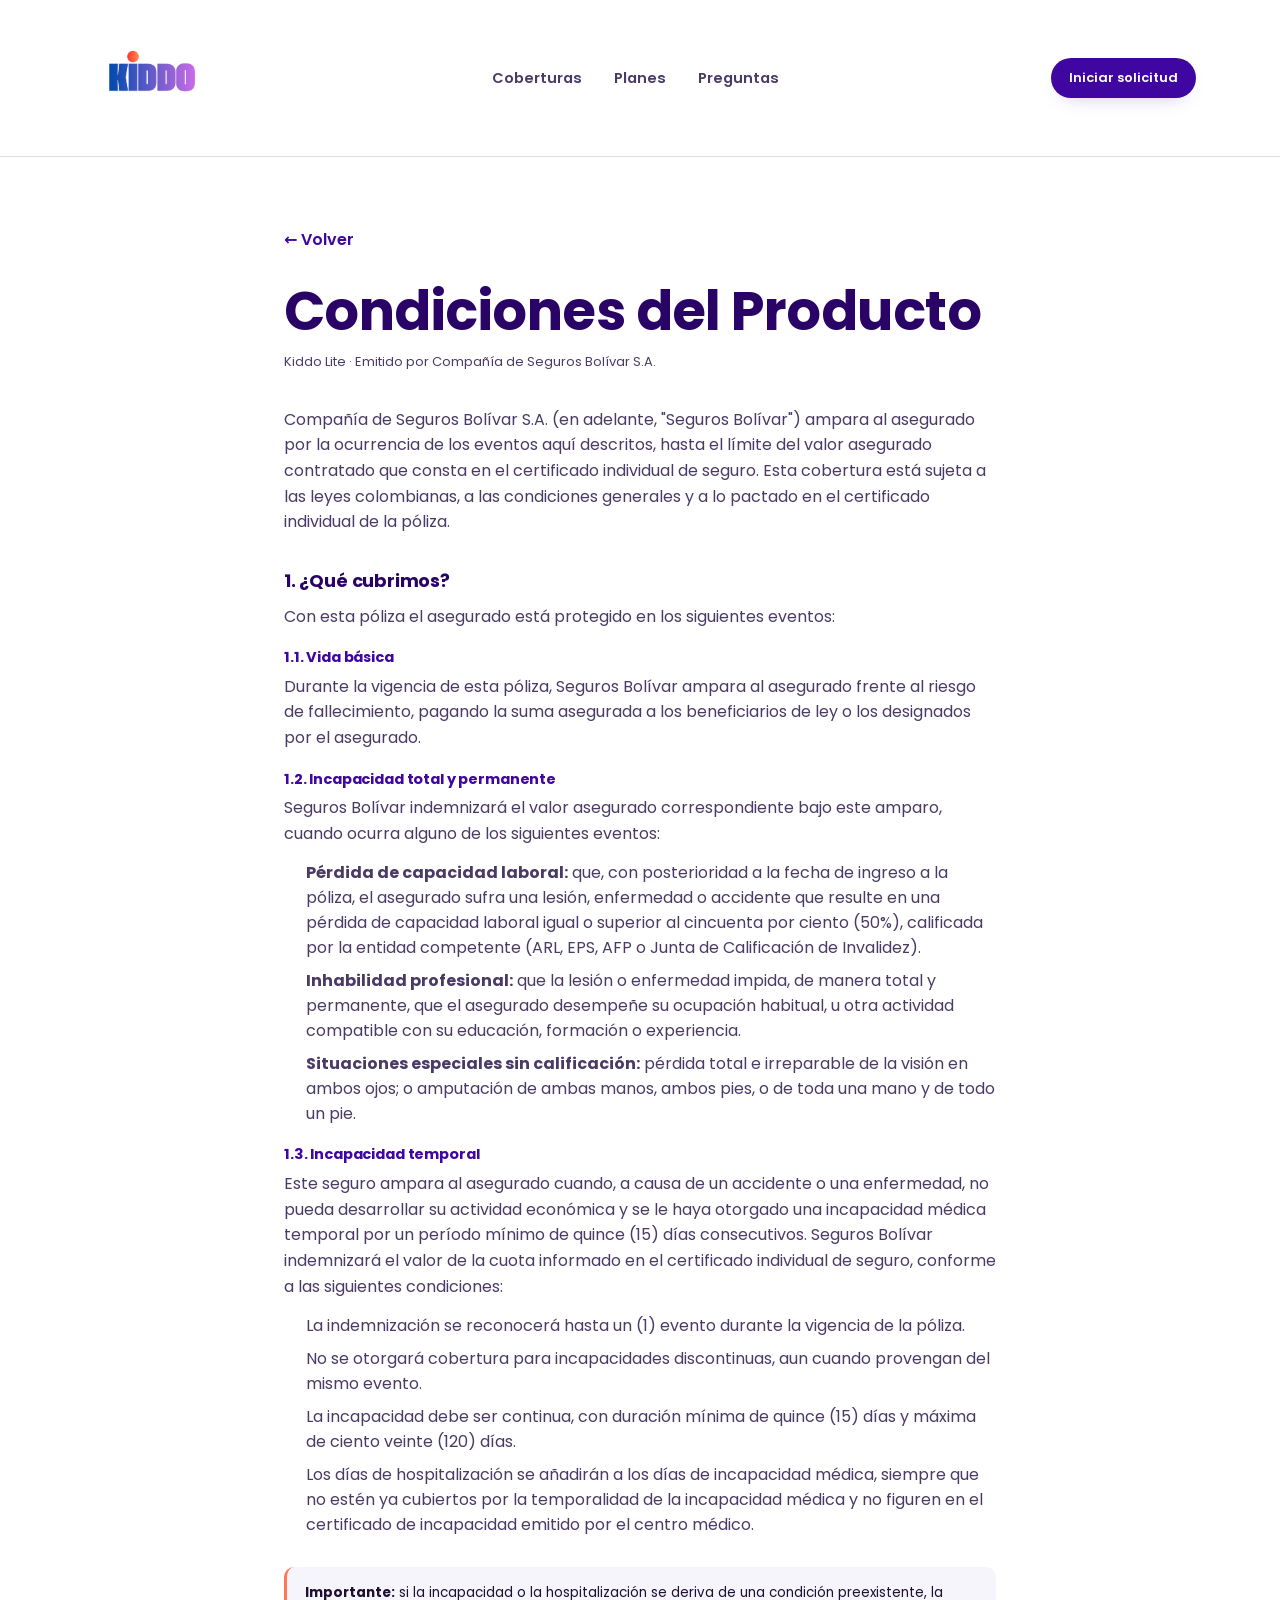
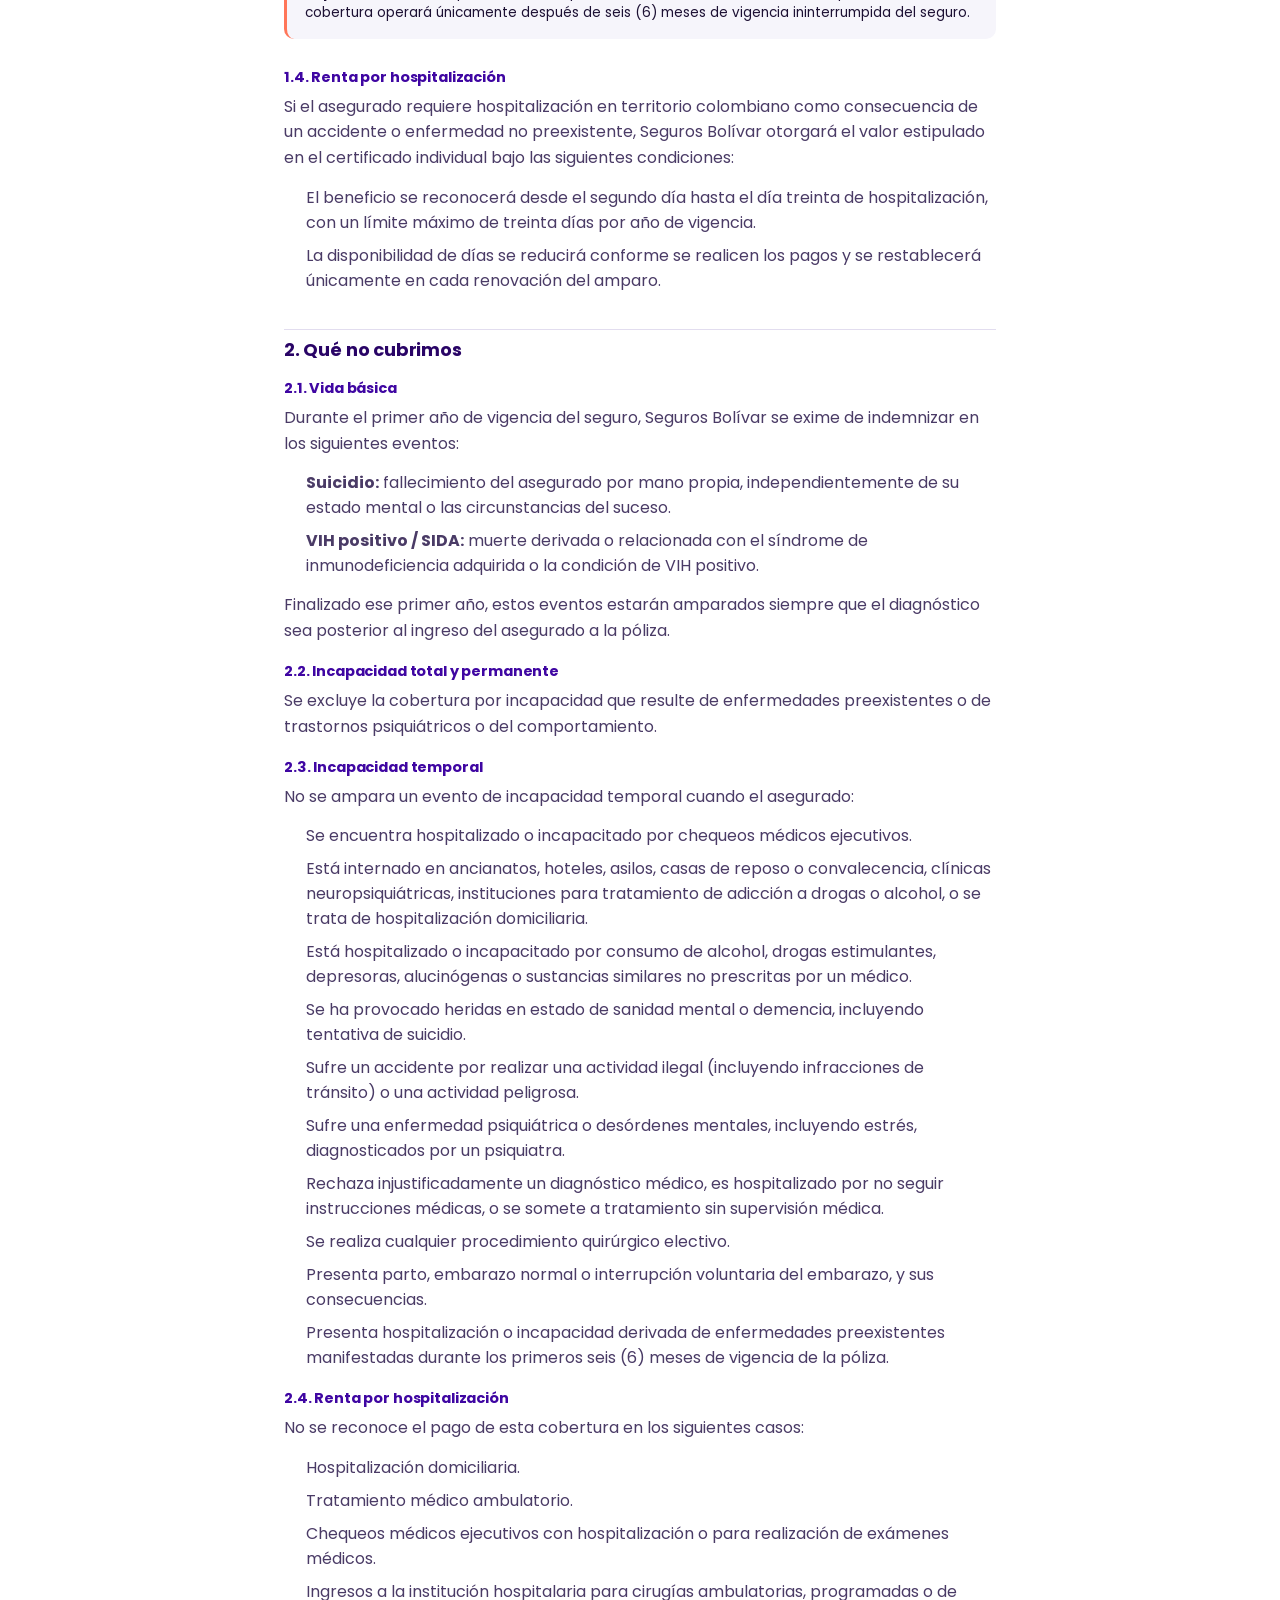
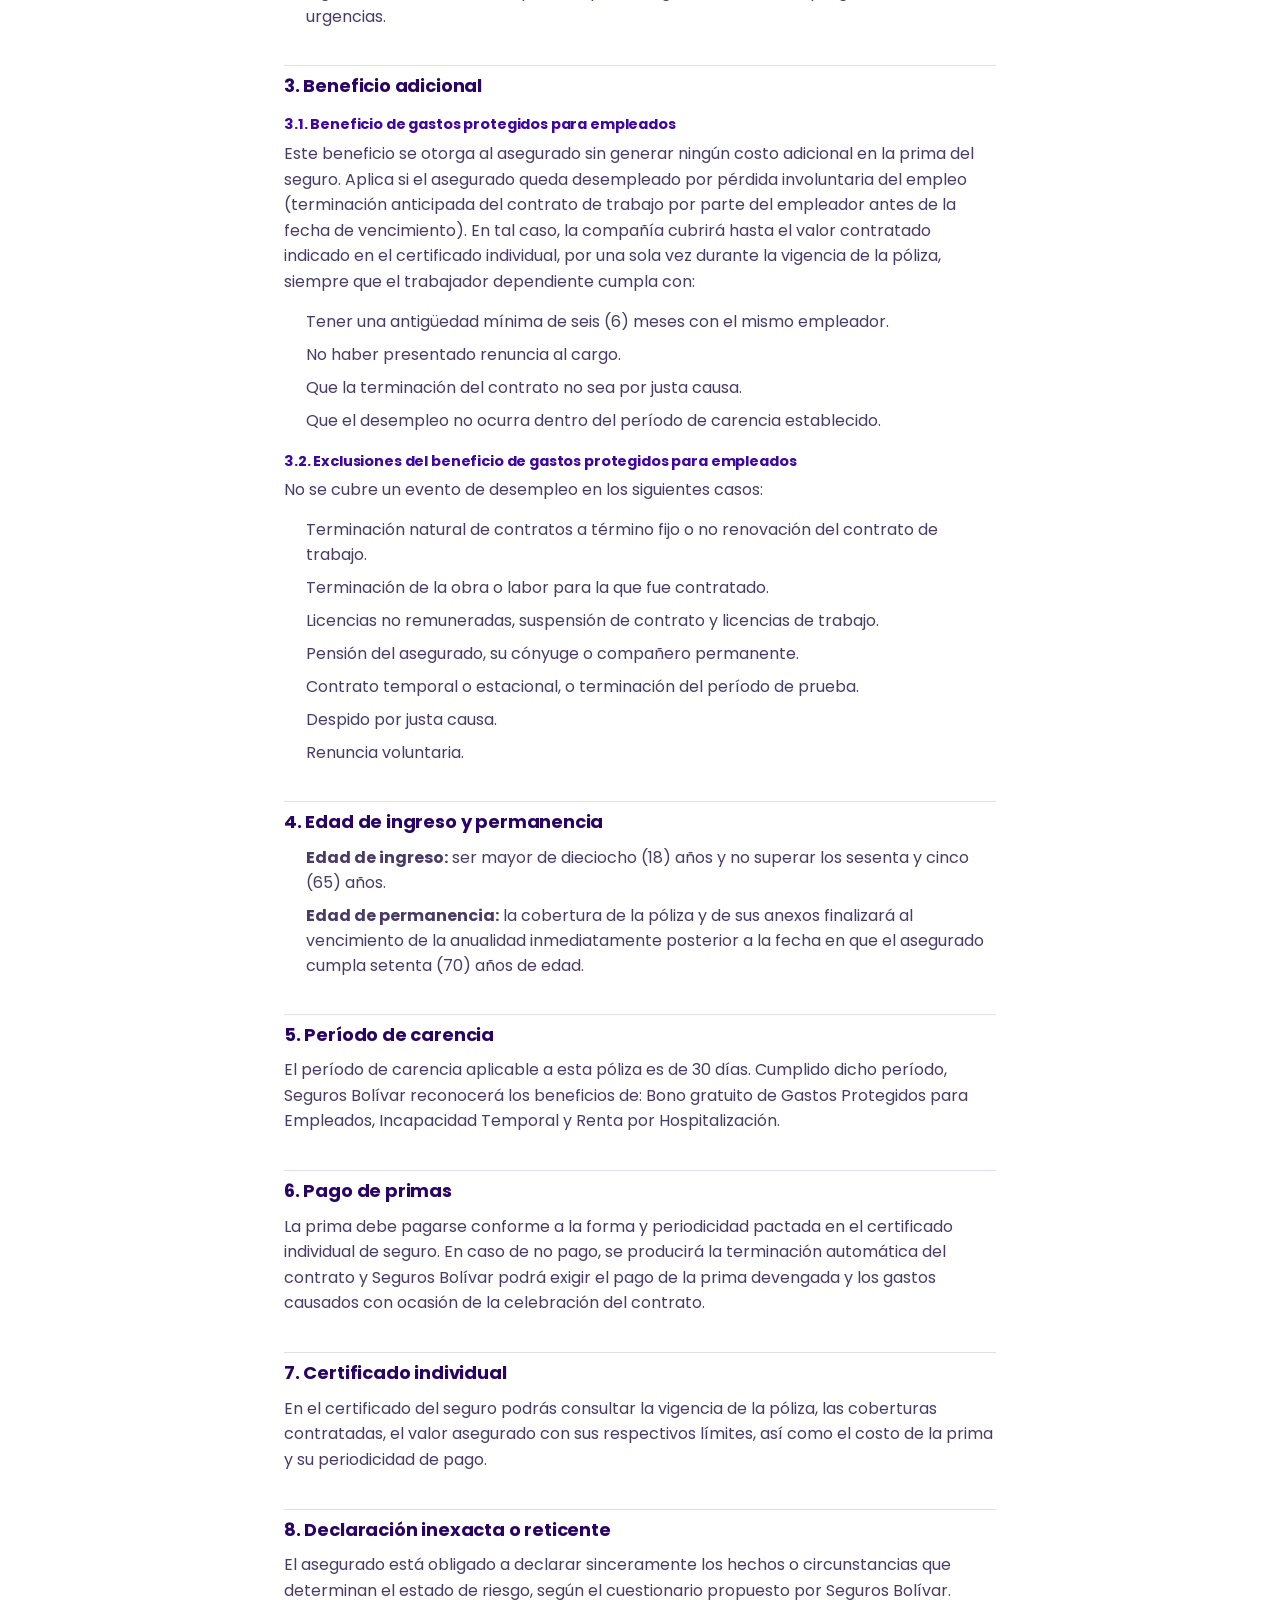
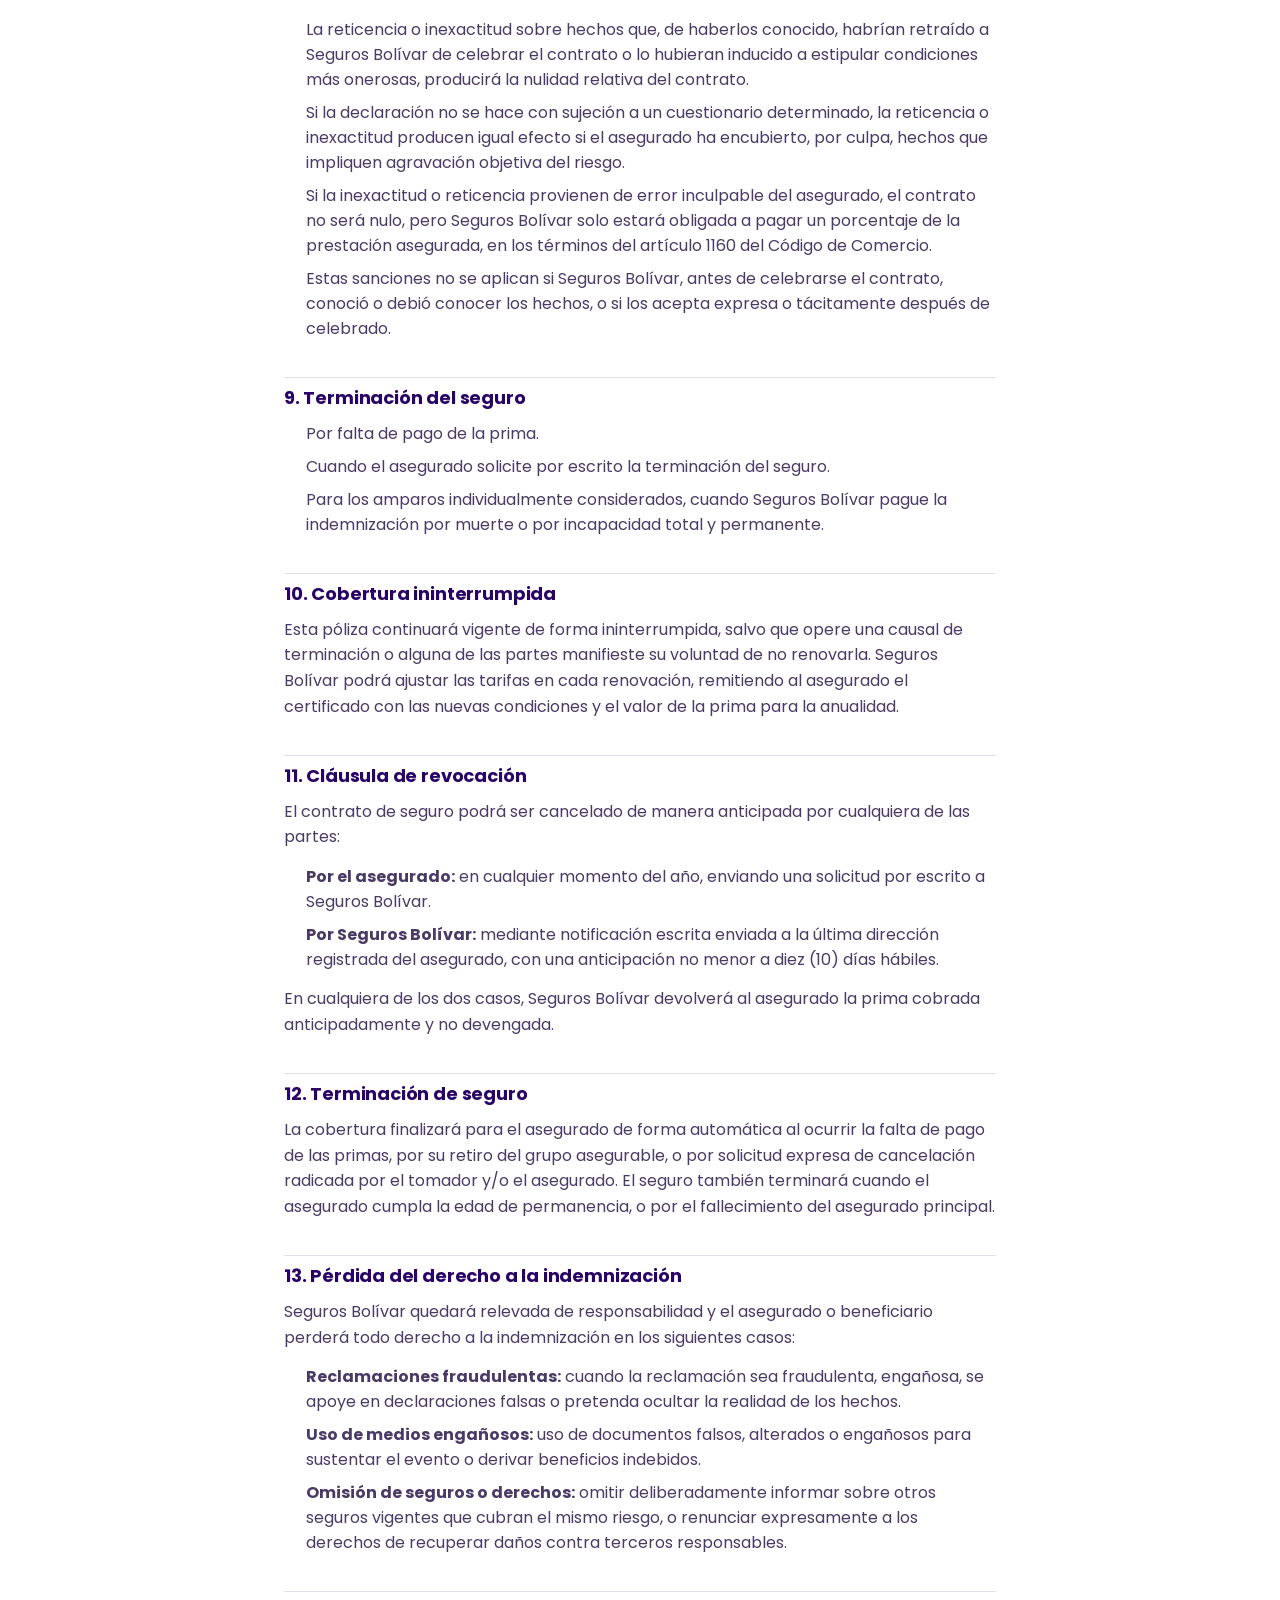
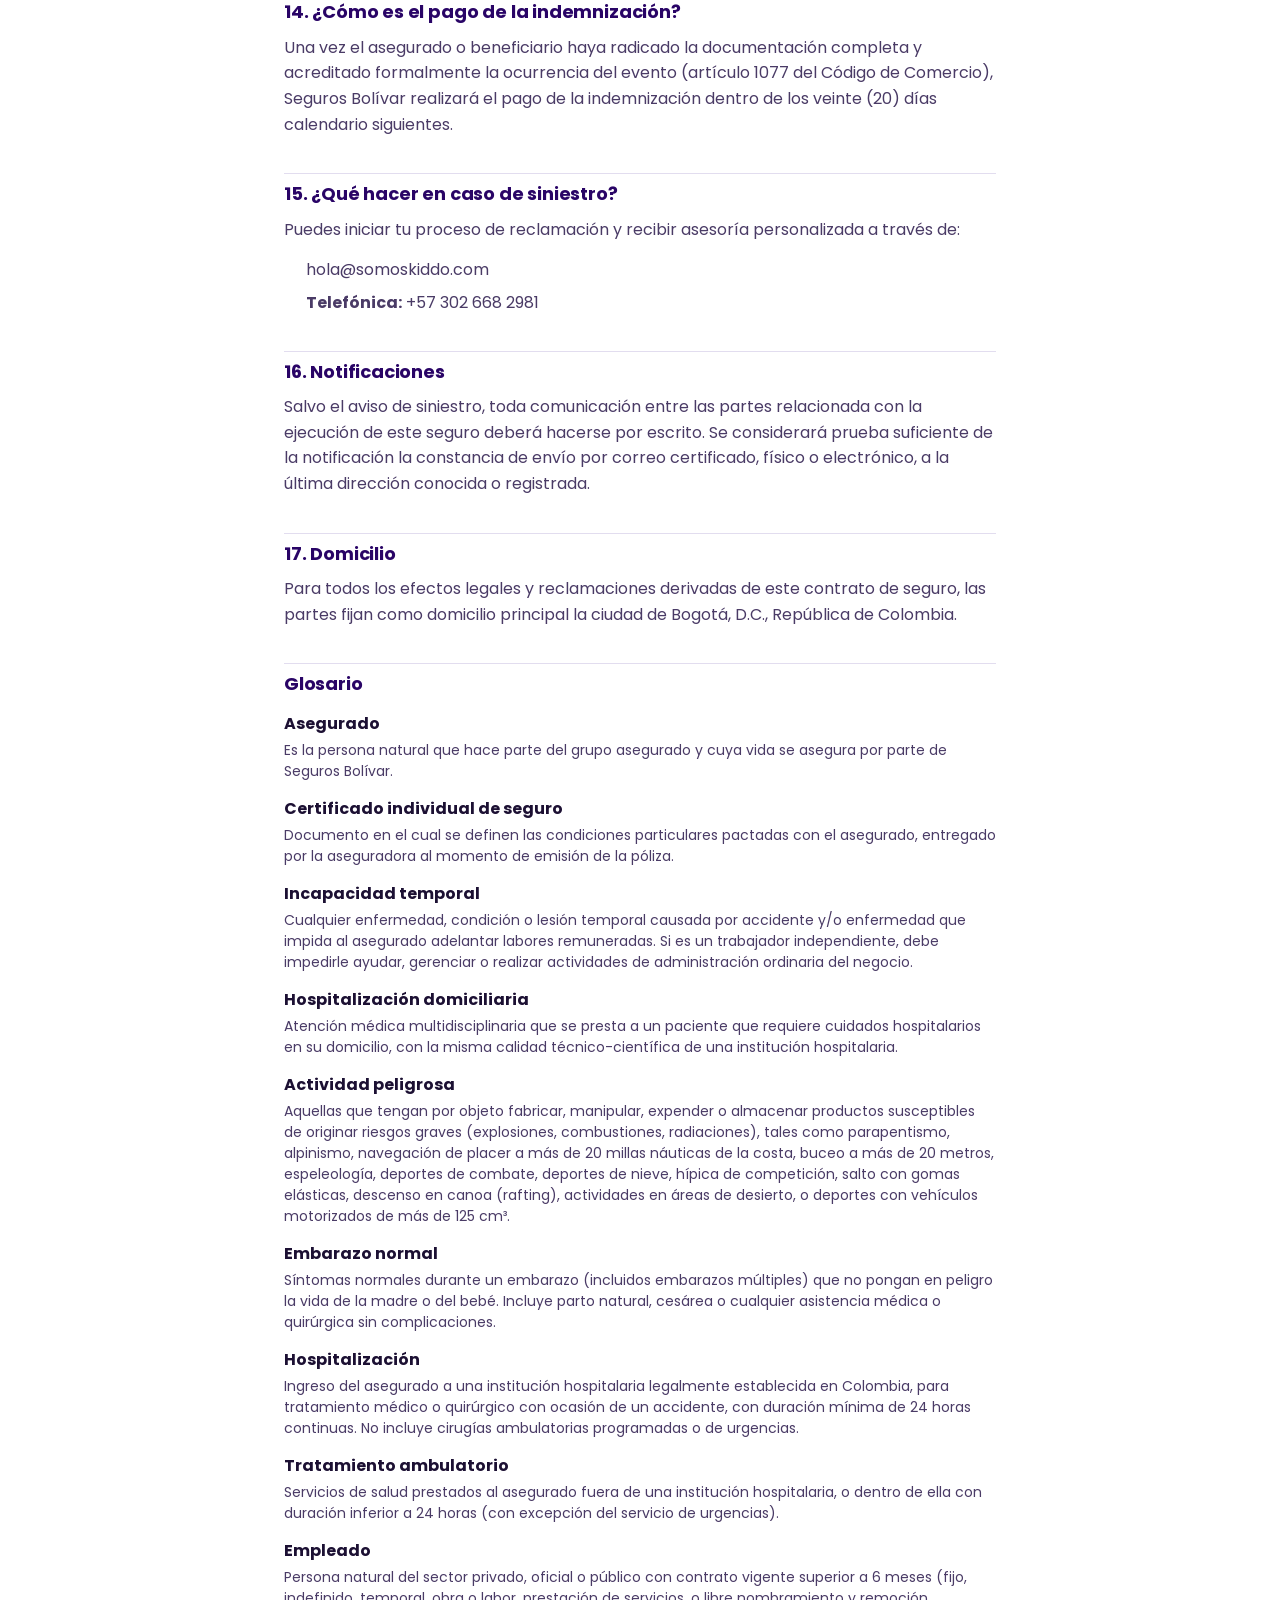
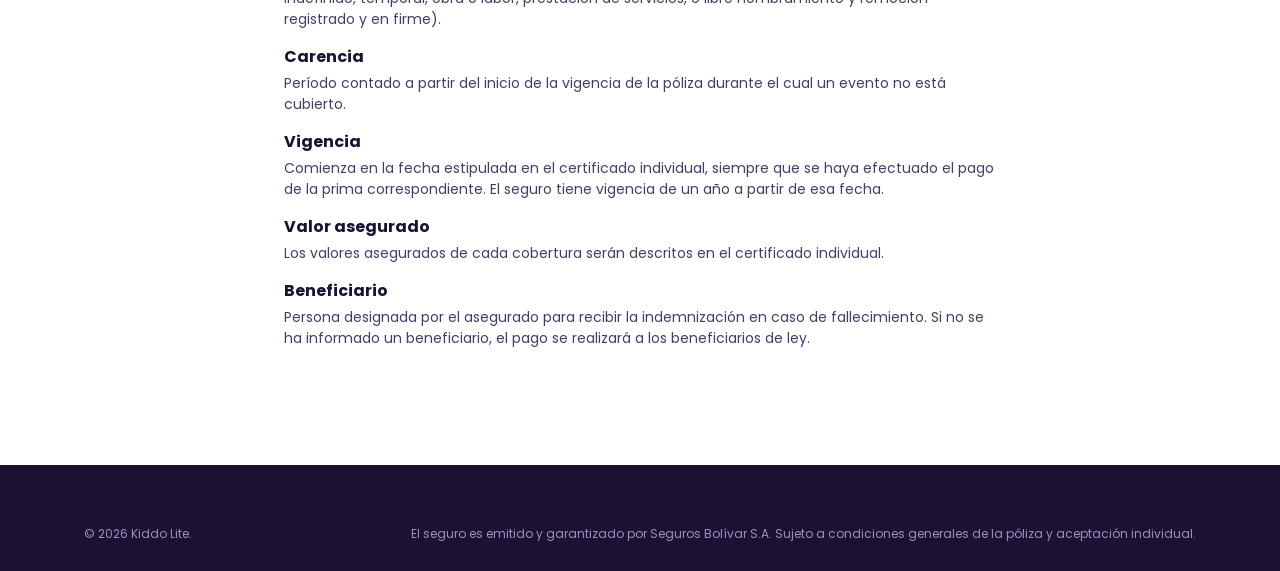
==== commit e4911b94: "Ajustes de condiciones, logo de Bolívar y tarifas mensuales v2 - Quita "Seguro Protección a su Medid" ====
--- a/condiciones.html
+++ b/condiciones.html
@@ -102,7 +102,7 @@
 <div class="legal-shell">
   <a href="javascript:history.back()" class="back-link">← Volver</a>
   <h1>Condiciones del Producto</h1>
-  <p class="updated">Seguro Protección a su Medida — Otros Aliados · Kiddo Lite · Emitido por Compañía de Seguros Bolívar S.A.</p>
+  <p class="updated">Kiddo Lite · Emitido por Compañía de Seguros Bolívar S.A.</p>
 
   <p>
     Compañía de Seguros Bolívar S.A. (en adelante, "Seguros Bolívar") ampara al asegurado por la
@@ -317,8 +317,8 @@
   <h2>15. ¿Qué hacer en caso de siniestro?</h2>
   <p>Puedes iniciar tu proceso de reclamación y recibir asesoría personalizada a través de:</p>
   <ul>
-    <li><strong>Canal digital:</strong> <a href="https://www.segurosbolivar.com/solcitarunaindemnizacion/vida/rentaporhospitalziacion" target="_blank" rel="noopener">www.segurosbolivar.com</a></li>
-    <li><strong>Telefónica:</strong> Línea de Atención Nacional 018000 123 322, o desde cualquier celular al #322.</li>
+    <li><a href="mailto:hola@somoskiddo.com">hola@somoskiddo.com</a></li>
+    <li><strong>Telefónica:</strong> <a href="tel:+573026682981">+57 302 668 2981</a></li>
   </ul>
 
   <h2>16. Notificaciones</h2>
@@ -377,12 +377,6 @@
     <dd>Persona designada por el asegurado para recibir la indemnización en caso de fallecimiento. Si no se ha informado un beneficiario, el pago se realizará a los beneficiarios de ley.</dd>
   </dl>
 
-  <div class="nota-importante">
-    Este resumen recoge el clausulado "Seguro Protección a su Medida — Otros Aliados" (Forma
-    interna de Compañía de Seguros Bolívar S.A.). Ante cualquier diferencia, prevalecen las
-    condiciones generales de la póliza y el certificado individual de seguro entregado por
-    Seguros Bolívar S.A.
-  </div>
 </div>
 
 <footer class="site-footer">
--- a/assets/css/styles.css
+++ b/assets/css/styles.css
@@ -384,6 +384,7 @@
   font-weight: 600;
   opacity: 0.92;
 }
+
 
 /* ---------- Cómo funciona ---------- */
 .steps-grid {
@@ -812,6 +813,23 @@
   margin-bottom: 14px;
 }
 
+.respaldo-footer {
+  display: flex;
+  align-items: center;
+  gap: 12px;
+  padding-top: 32px;
+  font-size: 13px;
+  font-weight: 600;
+  color: #cfc7e6;
+}
+
+.respaldo-footer img {
+  height: 44px;
+  background: var(--blanco);
+  border-radius: 10px;
+  padding: 6px 10px;
+}
+
 .footer-bottom {
   padding-top: 24px;
   display: flex;
